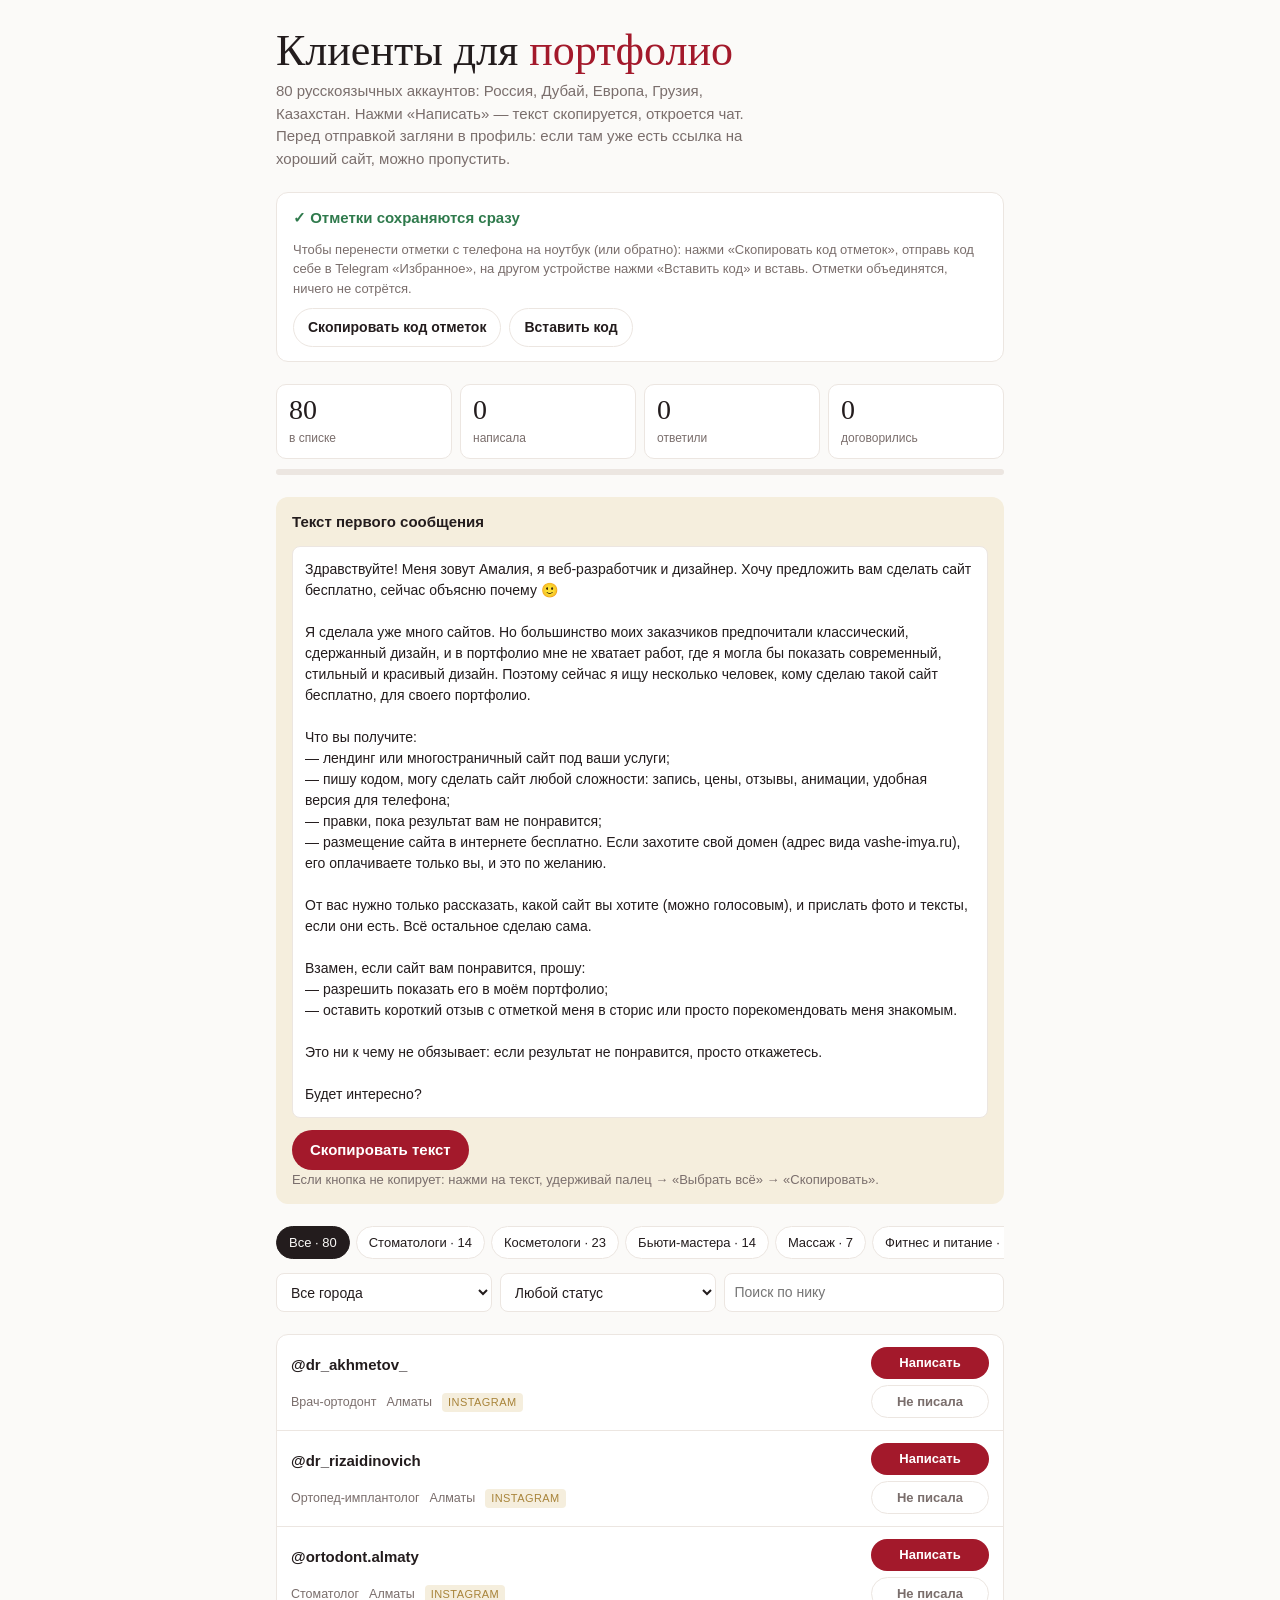
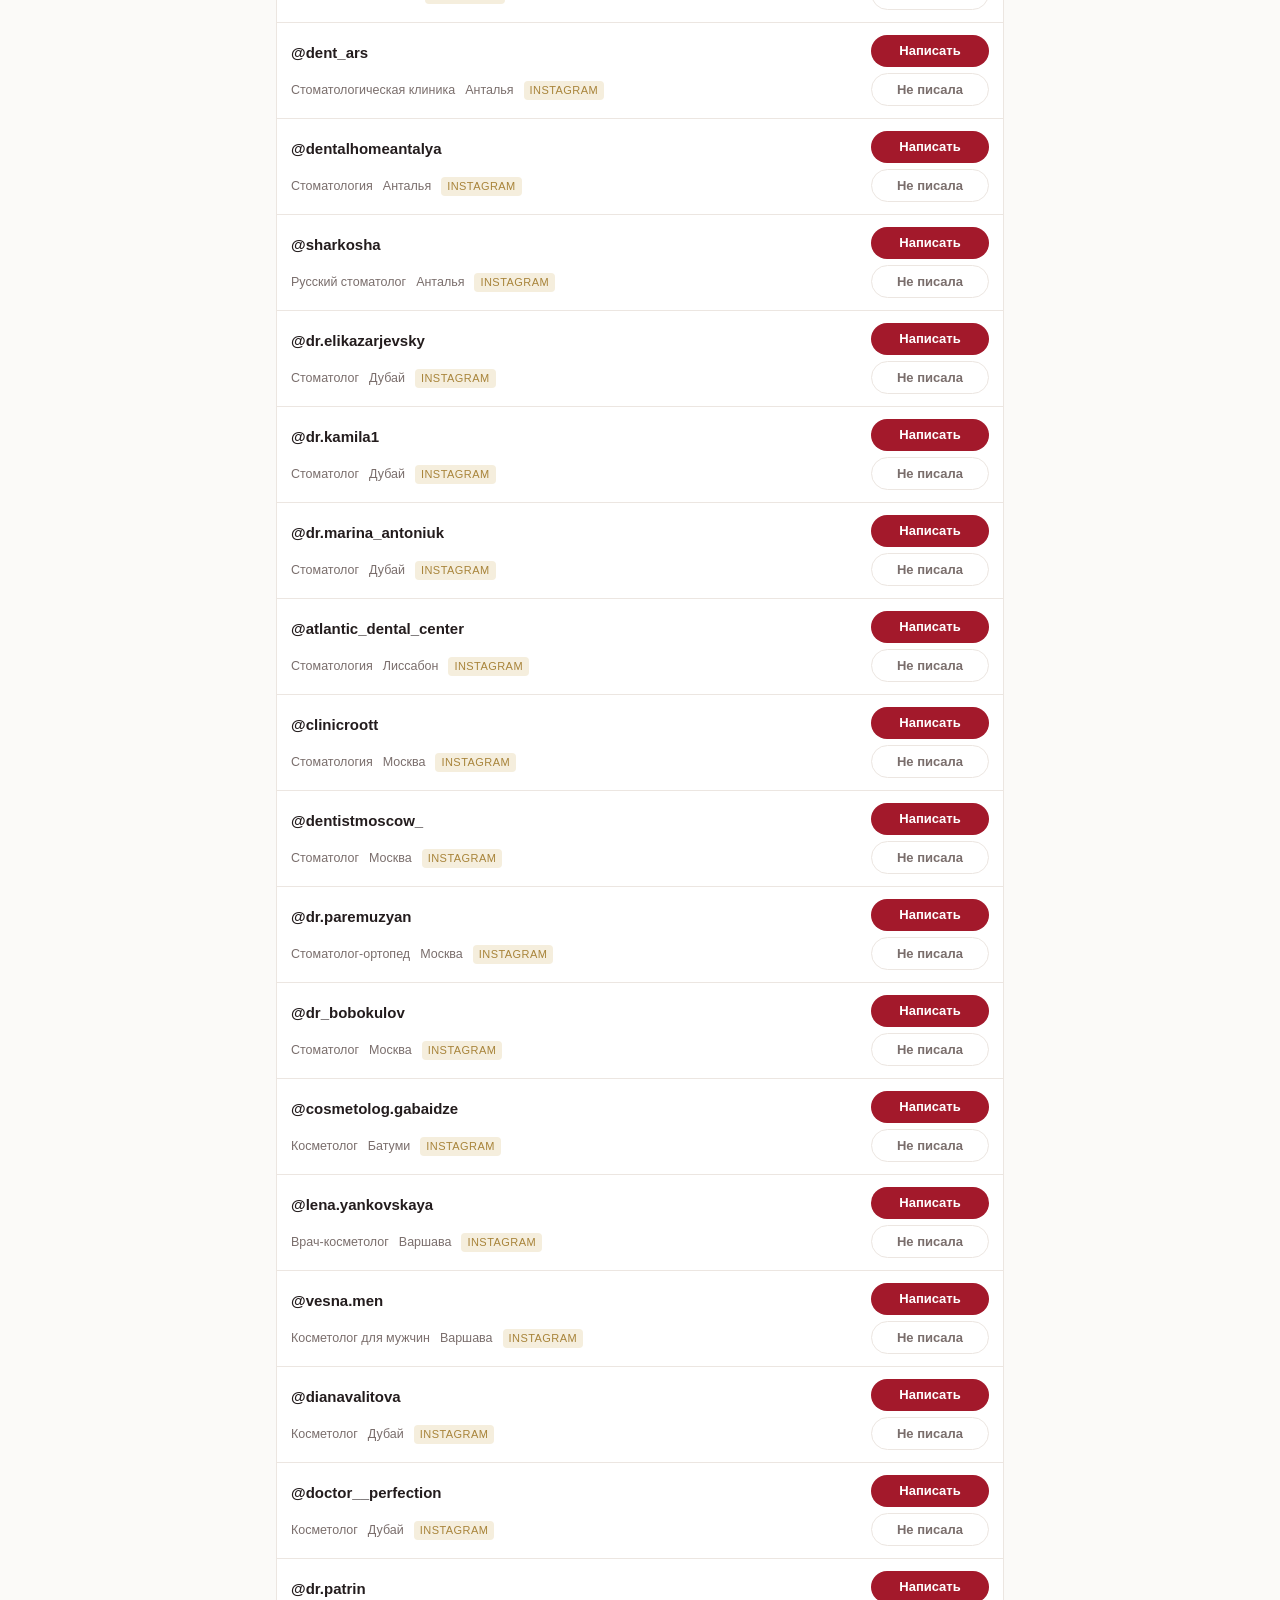
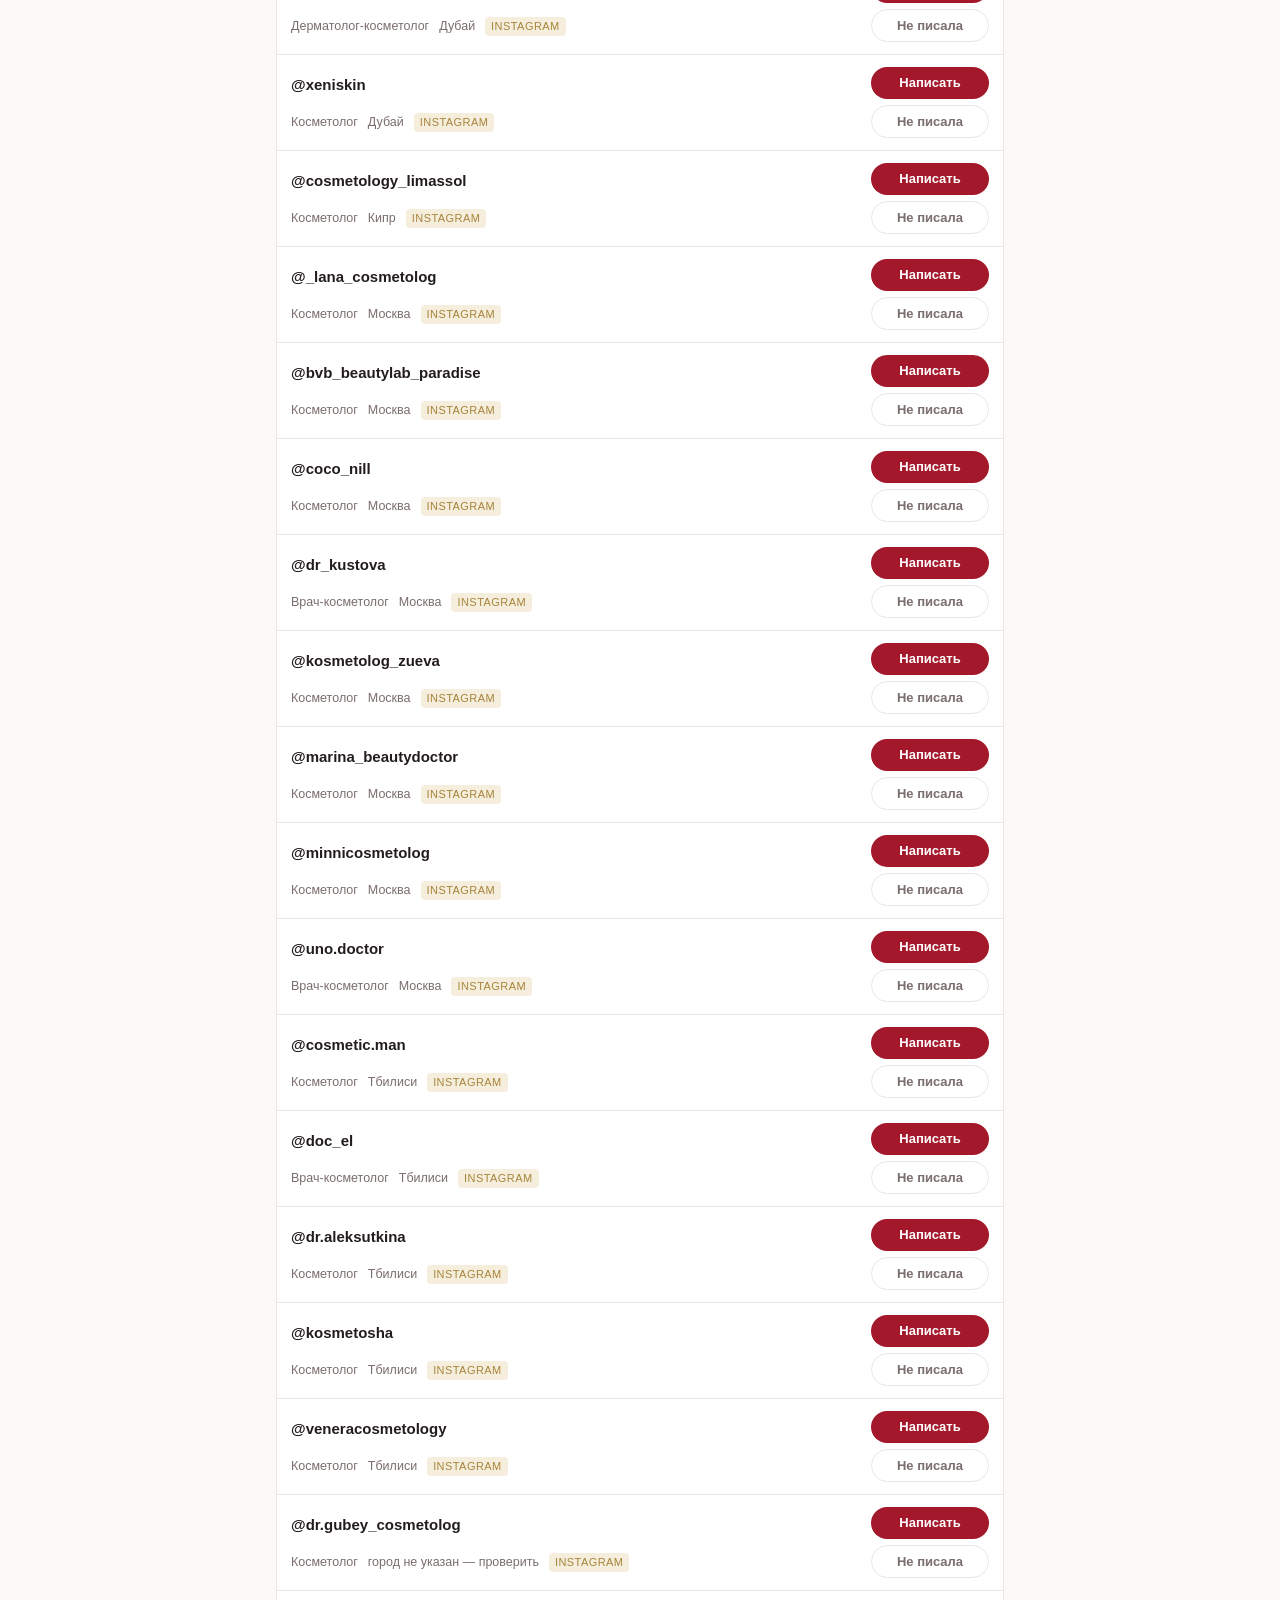
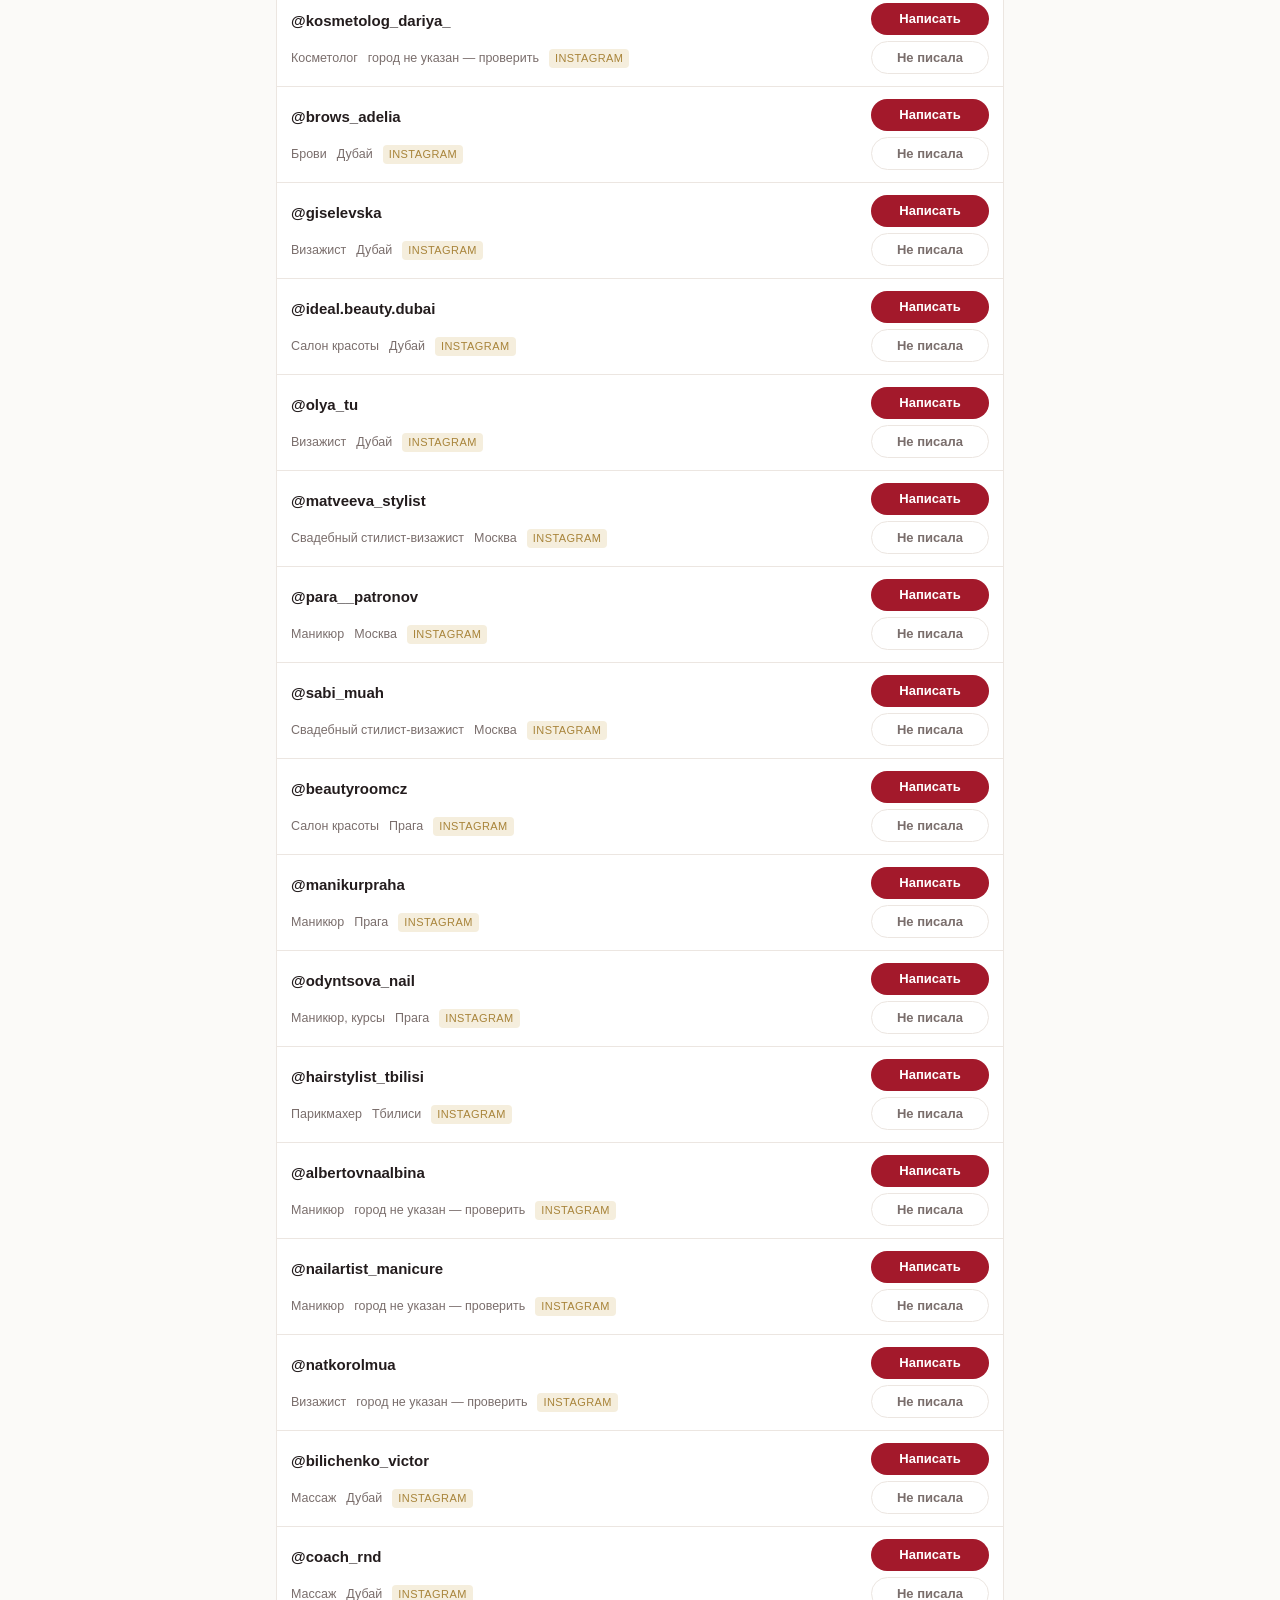
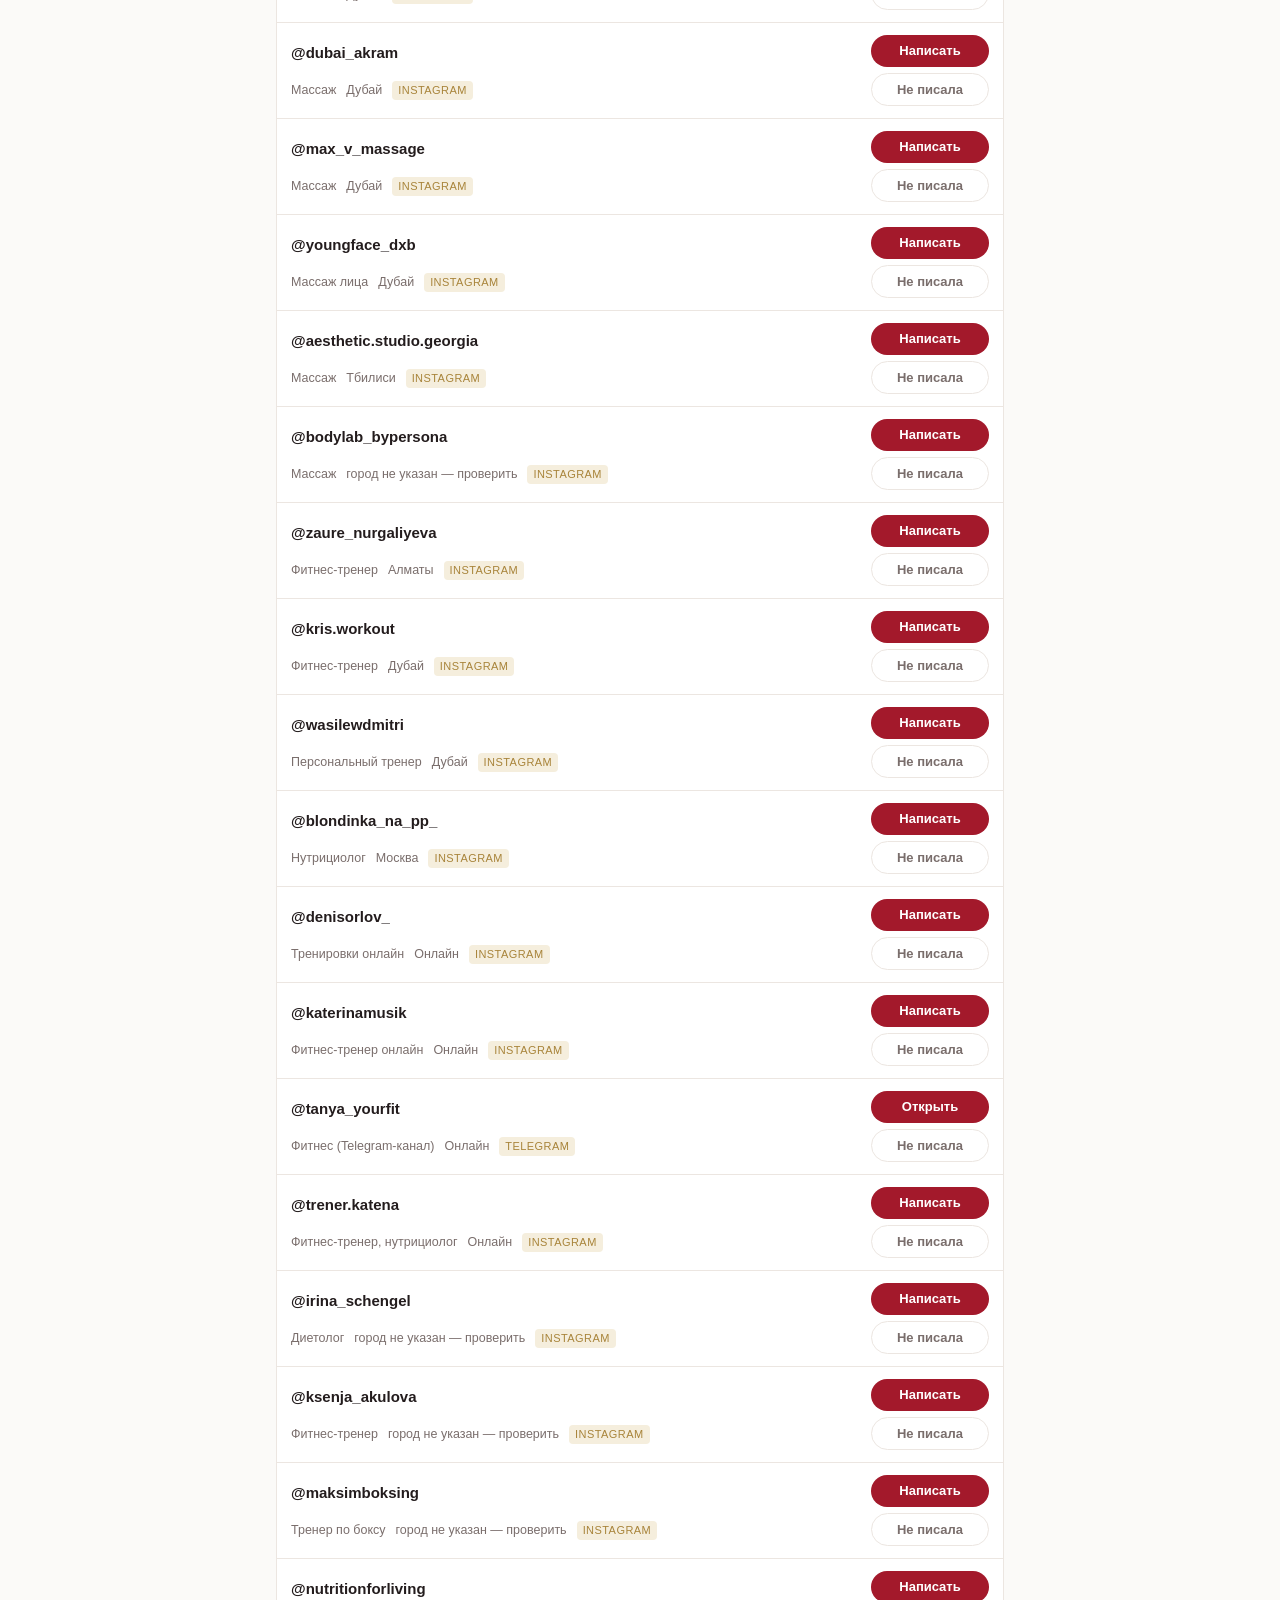
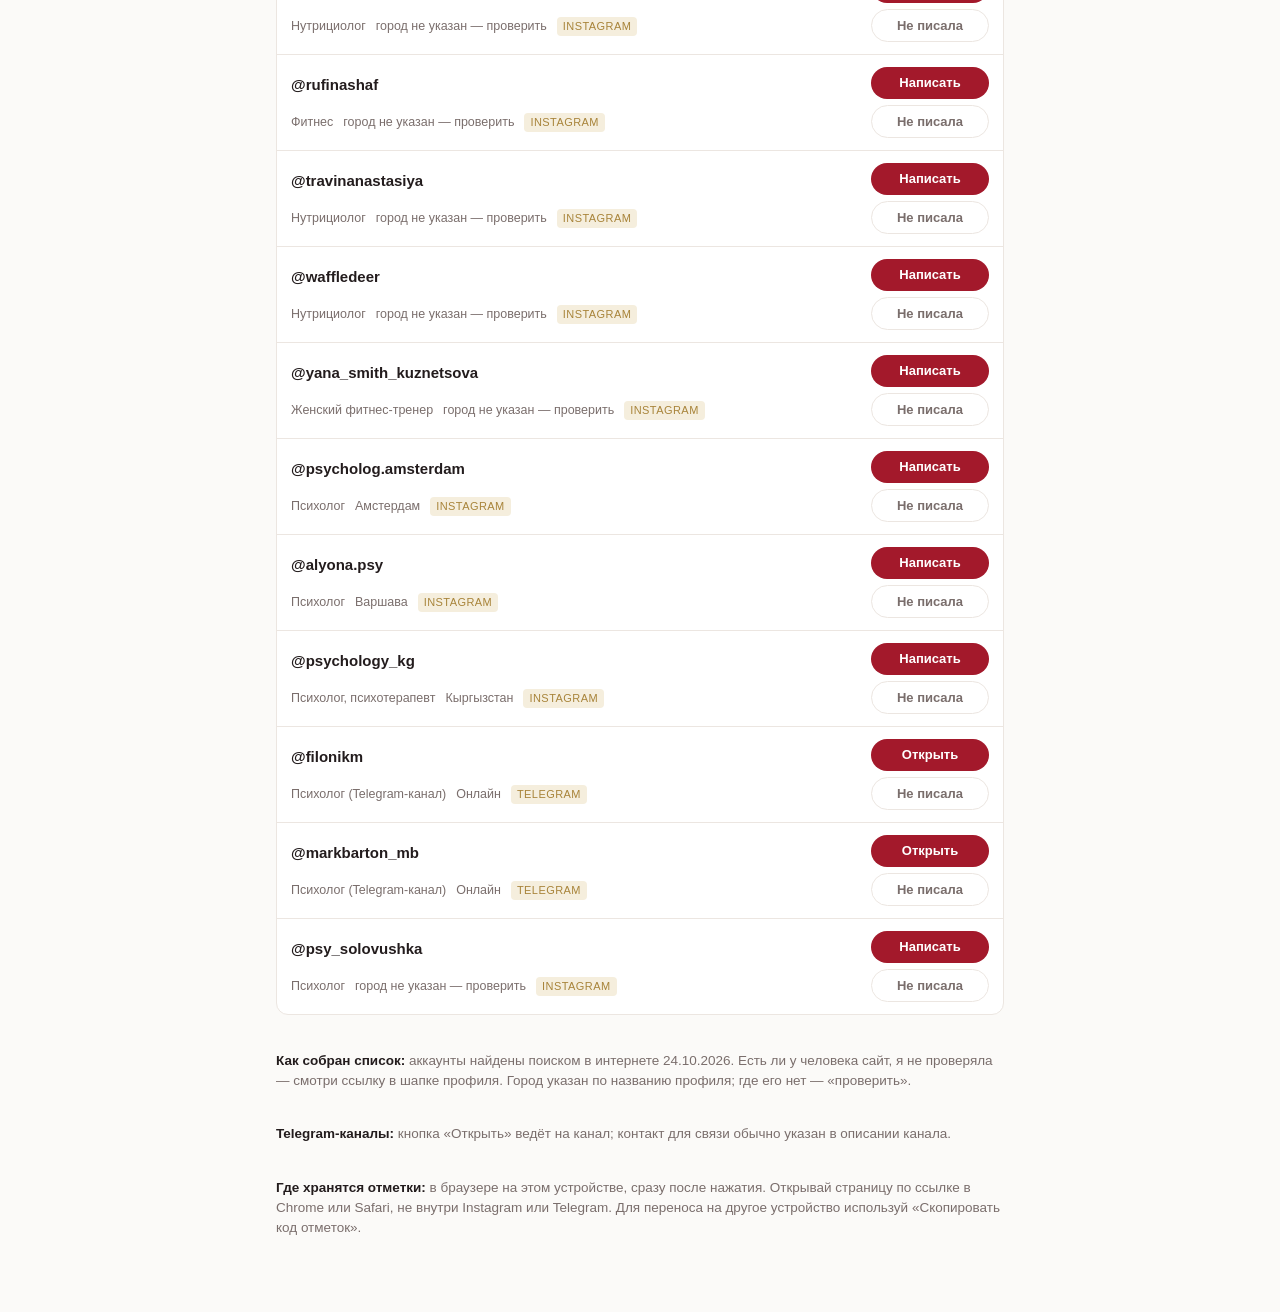
==== clients/index.html @ 84505ba1 "Добавлен список клиентов для портфолио Co-Authored-By: Claude Opus 5.5 <noreply@anthropic.com> Claud" ====
<!doctype html>
<html lang="ru">
<head>
<meta charset="utf-8">
<meta name="viewport" content="width=device-width, initial-scale=1, viewport-fit=cover">
<meta name="robots" content="noindex">
<title>Клиенты для портфолио</title>
<style>*{box-sizing:border-box}html{-webkit-text-size-adjust:100%}body{margin:0}[hidden]{display:none!important}
/* Layout: one narrow column — header with progress, the message to copy, filters, then the contact list */
:root{
  --bg:#fbfaf8; --surface:#ffffff; --line:#ece6e1; --fg:#231c1d; --muted:#7a6e6c;
  --red:#a3192b; --red-soft:#f8e8ea; --gold:#a8843a; --gold-soft:#f5eedd;
  --ok:#2f7a4c; --ok-soft:#e5f2ea; --blue:#2c5d93; --blue-soft:#e6eef8;
  --display:Georgia,"Times New Roman",serif; --body:-apple-system,BlinkMacSystemFont,"Segoe UI",Roboto,Arial,sans-serif;
}
@media (prefers-color-scheme: dark){:root:not([data-theme="light"]){
  --bg:#171213; --surface:#211a1b; --line:#3a2f30; --fg:#f2eceb; --muted:#ab9f9d;
  --red:#e2606f; --red-soft:#3b1f23; --gold:#d4b06a; --gold-soft:#352c1c;
  --ok:#6cc18d; --ok-soft:#1d3226; --blue:#7fadde; --blue-soft:#1d2a3a; color-scheme:dark}}
:root[data-theme="dark"]{
  --bg:#171213; --surface:#211a1b; --line:#3a2f30; --fg:#f2eceb; --muted:#ab9f9d;
  --red:#e2606f; --red-soft:#3b1f23; --gold:#d4b06a; --gold-soft:#352c1c;
  --ok:#6cc18d; --ok-soft:#1d3226; --blue:#7fadde; --blue-soft:#1d2a3a; color-scheme:dark}
body{background:var(--bg);color:var(--fg);font-family:var(--body);font-size:15px;line-height:1.5}
.wrap{max-width:760px;margin:0 auto;padding-block:28px 60px;padding-left:max(16px,env(safe-area-inset-left,0px));padding-right:max(16px,env(safe-area-inset-right,0px));display:flex;flex-direction:column;gap:22px}
h1{font-family:var(--display);font-weight:400;font-size:clamp(30px,7vw,44px);line-height:1.05;margin:0;text-wrap:balance}
h1 em{font-style:normal;color:var(--red)}
.lead{color:var(--muted);margin:6px 0 0;max-width:60ch}
.stats{display:grid;grid-template-columns:repeat(4,1fr);gap:8px}
.stat{background:var(--surface);border:1px solid var(--line);border-radius:10px;padding:10px 12px}
.stat b{display:block;font-family:var(--display);font-size:28px;font-weight:400;font-variant-numeric:tabular-nums;line-height:1.1}
.stat span{font-size:12px;color:var(--muted)}
.bar{height:6px;border-radius:3px;background:var(--line);overflow:hidden;margin-top:10px}
.bar i{display:block;height:100%;background:var(--red);width:0;transition:width .3s}
details.msg{background:var(--gold-soft);border-radius:12px;padding:14px 16px}
details.msg summary{cursor:pointer;font-weight:600;display:flex;justify-content:space-between;gap:12px;align-items:center;list-style:none}
details.msg summary::-webkit-details-marker{display:none}
details.msg summary::after{content:"Показать";font-weight:500;font-size:13px;color:var(--gold)}
details.msg[open] summary::after{content:"Скрыть"}
.msg pre{white-space:pre-wrap;font-family:var(--body);font-size:14px;margin:12px 0;background:var(--surface);padding:12px;border-radius:8px;border:1px solid var(--line)}
button{font:inherit;cursor:pointer}
.btn{background:var(--red);color:#fff;border:0;border-radius:999px;padding:9px 18px;font-weight:600}
:root .btn{color:var(--surface)}
.btn:focus-visible,.chip:focus-visible,.st:focus-visible,select:focus-visible,input:focus-visible{outline:2px solid var(--gold);outline-offset:2px}
.filters{display:flex;flex-direction:column;gap:10px}
.chips{display:flex;gap:6px;overflow-x:auto;padding-bottom:4px;scrollbar-width:none}
.chip{flex:none;border:1px solid var(--line);background:var(--surface);color:var(--fg);border-radius:999px;padding:6px 12px;font-size:13px;white-space:nowrap}
.chip[aria-pressed="true"]{background:var(--fg);color:var(--bg);border-color:var(--fg)}
.row2{display:grid;grid-template-columns:1fr 1fr 1.3fr;gap:8px}
select,input{font:inherit;font-size:14px;background:var(--surface);color:var(--fg);border:1px solid var(--line);border-radius:8px;padding:8px 10px;min-width:0;width:100%}
.list{display:flex;flex-direction:column;background:var(--surface);border:1px solid var(--line);border-radius:12px;overflow:hidden}
.item{display:grid;grid-template-columns:1fr auto;gap:4px 12px;padding:12px 14px;border-top:1px solid var(--line);align-items:center}
.item:first-child{border-top:0}
.item .h{font-weight:700;color:var(--fg);text-decoration:none;word-break:break-all}
.item .h:hover{color:var(--red)}
.meta{grid-column:1;display:flex;flex-wrap:wrap;gap:4px 10px;font-size:12.5px;color:var(--muted)}
.tag{font-size:11px;letter-spacing:.04em;text-transform:uppercase;border-radius:4px;padding:1px 6px}
.tag.p1{background:var(--red-soft);color:var(--red)}
.tag.src{background:var(--gold-soft);color:var(--gold)}
.acts{grid-row:1/span 2;grid-column:2;display:flex;flex-direction:column;gap:6px;align-items:stretch}
.dm{display:block;text-align:center;background:var(--red);color:var(--surface);border-radius:999px;padding:6px 12px;font-size:13px;font-weight:700;text-decoration:none;white-space:nowrap}
.dm:focus-visible{outline:2px solid var(--gold);outline-offset:2px}
.toast{position:fixed;left:50%;transform:translateX(-50%);bottom:calc(16px + env(safe-area-inset-bottom,0px));background:var(--fg);color:var(--bg);padding:10px 16px;border-radius:10px;font-size:14px;font-weight:600;max-width:calc(100% - 32px);text-align:center;z-index:20}
.st{border:1px solid var(--line);border-radius:999px;padding:6px 12px;font-size:13px;font-weight:600;background:var(--surface);color:var(--muted);white-space:nowrap;min-width:118px}
.st[data-s="1"]{background:var(--blue-soft);color:var(--blue);border-color:transparent}
.st[data-s="2"]{background:var(--gold-soft);color:var(--gold);border-color:transparent}
.st[data-s="3"]{background:var(--ok-soft);color:var(--ok);border-color:transparent}
.st[data-s="4"]{background:var(--line);color:var(--muted);border-color:transparent;text-decoration:line-through}
.empty{padding:24px;text-align:center;color:var(--muted)}
.notes{font-size:13.5px;color:var(--muted);display:flex;flex-direction:column;gap:6px}
.notes b{color:var(--fg)}
@media (max-width:520px){.stats{grid-template-columns:repeat(2,1fr)}.row2{grid-template-columns:1fr 1fr}.row2 input{grid-column:1/-1}.st{min-width:0}}
@media (prefers-reduced-motion:reduce){.bar i{transition:none}}

.msg pre{user-select:text;-webkit-user-select:text}
.hint{font-size:13px;color:var(--muted);margin:0}

.save{background:var(--surface);border:1px solid var(--line);border-radius:12px;padding:14px 16px;display:flex;flex-direction:column;gap:10px}
.save .ok{color:var(--ok);font-weight:600;margin:0}
.save .bad{color:var(--red);font-weight:600;margin:0}
.save .btns{display:flex;flex-wrap:wrap;gap:8px}
.btn2{background:var(--surface);color:var(--fg);border:1px solid var(--line);border-radius:999px;padding:8px 14px;font-weight:600;font-size:14px}
.btn2:focus-visible{outline:2px solid var(--gold);outline-offset:2px}
.save textarea{font:inherit;font-size:13px;width:100%;min-height:70px;background:var(--bg);color:var(--fg);border:1px solid var(--line);border-radius:8px;padding:8px;resize:vertical}
.when{color:var(--blue);font-weight:600}
</style>
</head>
<body>
<div class="wrap">
  <header>
    <h1>Клиенты для <em>портфолио</em></h1>
    <p class="lead">80 русскоязычных аккаунтов: Россия, Дубай, Европа, Грузия, Казахстан. Нажми «Написать» — текст скопируется, откроется чат. Перед отправкой загляни в профиль: если там уже есть ссылка на хороший сайт, можно пропустить.</p>
  </header>
  <section class="save" aria-label="Сохранение отметок">
    <p id="saveState" class="ok">✓ Отметки сохраняются сразу</p>
    <p class="hint">Чтобы перенести отметки с телефона на ноутбук (или обратно): нажми «Скопировать код отметок», отправь код себе в Telegram «Избранное», на другом устройстве нажми «Вставить код» и вставь. Отметки объединятся, ничего не сотрётся.</p>
    <div class="btns">
      <button type="button" class="btn2" id="expBtn">Скопировать код отметок</button>
      <button type="button" class="btn2" id="impBtn">Вставить код</button>
    </div>
    <div id="impBox" hidden>
      <textarea id="impText" placeholder="Вставь сюда код, начинается с PC1:"></textarea>
      <div class="btns"><button type="button" class="btn" id="impApply">Добавить отметки</button></div>
    </div>
    <textarea id="expText" readonly hidden></textarea>
  </section>
  <section aria-label="Прогресс">
    <div class="stats">
      <div class="stat"><b id="sAll">80</b><span>в списке</span></div>
      <div class="stat"><b id="sSent">0</b><span>написала</span></div>
      <div class="stat"><b id="sReply">0</b><span>ответили</span></div>
      <div class="stat"><b id="sDeal">0</b><span>договорились</span></div>
    </div>
    <div class="bar" aria-hidden="true"><i id="bar"></i></div>
  </section>
  <section class="msg" style="background:var(--gold-soft);border-radius:12px;padding:14px 16px">
    <b>Текст первого сообщения</b>
    <pre id="msgText">Здравствуйте! Меня зовут Амалия, я веб-разработчик и дизайнер. Хочу предложить вам сделать сайт бесплатно, сейчас объясню почему 🙂

Я сделала уже много сайтов. Но большинство моих заказчиков предпочитали классический, сдержанный дизайн, и в портфолио мне не хватает работ, где я могла бы показать современный, стильный и красивый дизайн. Поэтому сейчас я ищу несколько человек, кому сделаю такой сайт бесплатно, для своего портфолио.

Что вы получите:
— лендинг или многостраничный сайт под ваши услуги;
— пишу кодом, могу сделать сайт любой сложности: запись, цены, отзывы, анимации, удобная версия для телефона;
— правки, пока результат вам не понравится;
— размещение сайта в интернете бесплатно. Если захотите свой домен (адрес вида vashe-imya.ru), его оплачиваете только вы, и это по желанию.

От вас нужно только рассказать, какой сайт вы хотите (можно голосовым), и прислать фото и тексты, если они есть. Всё остальное сделаю сама.

Взамен, если сайт вам понравится, прошу:
— разрешить показать его в моём портфолио;
— оставить короткий отзыв с отметкой меня в сторис или просто порекомендовать меня знакомым.

Это ни к чему не обязывает: если результат не понравится, просто откажетесь.

Будет интересно?</pre>
    <button class="btn" id="copyBtn" type="button">Скопировать текст</button>
    <p class="hint">Если кнопка не копирует: нажми на текст, удерживай палец → «Выбрать всё» → «Скопировать».</p>
  </section>
  <section class="filters" aria-label="Фильтры">
    <div class="chips" id="chips" role="group" aria-label="Категория"></div>
    <div class="row2">
      <select id="city" aria-label="Город"></select>
      <select id="status" aria-label="Статус">
        <option value="all">Любой статус</option><option value="0">Не писала</option><option value="1">Написала</option><option value="2">Ответили</option><option value="3">Договорились</option><option value="4">Отказ / не найден</option>
      </select>
      <input id="q" type="search" placeholder="Поиск по нику" aria-label="Поиск по нику">
    </div>
  </section>
  <div class="list" id="list">
<div class="item" data-h="dr_akhmetov_" data-g="Стоматологи" data-city="Алматы">
<a class="h" href="https://www.instagram.com/dr_akhmetov_/">@dr_akhmetov_</a>
<div class="acts"><a class="dm" href="https://ig.me/m/dr_akhmetov_">Написать</a><button type="button" class="st" data-s="0">Не писала</button></div>
<div class="meta"><span>Врач-ортодонт</span><span>Алматы</span><span class="tag src">Instagram</span></div>
</div>
<div class="item" data-h="dr_rizaidinovich" data-g="Стоматологи" data-city="Алматы">
<a class="h" href="https://www.instagram.com/dr_rizaidinovich/">@dr_rizaidinovich</a>
<div class="acts"><a class="dm" href="https://ig.me/m/dr_rizaidinovich">Написать</a><button type="button" class="st" data-s="0">Не писала</button></div>
<div class="meta"><span>Ортопед-имплантолог</span><span>Алматы</span><span class="tag src">Instagram</span></div>
</div>
<div class="item" data-h="ortodont.almaty" data-g="Стоматологи" data-city="Алматы">
<a class="h" href="https://www.instagram.com/ortodont.almaty/">@ortodont.almaty</a>
<div class="acts"><a class="dm" href="https://ig.me/m/ortodont.almaty">Написать</a><button type="button" class="st" data-s="0">Не писала</button></div>
<div class="meta"><span>Стоматолог</span><span>Алматы</span><span class="tag src">Instagram</span></div>
</div>
<div class="item" data-h="dent_ars" data-g="Стоматологи" data-city="Анталья">
<a class="h" href="https://www.instagram.com/dent_ars/">@dent_ars</a>
<div class="acts"><a class="dm" href="https://ig.me/m/dent_ars">Написать</a><button type="button" class="st" data-s="0">Не писала</button></div>
<div class="meta"><span>Стоматологическая клиника</span><span>Анталья</span><span class="tag src">Instagram</span></div>
</div>
<div class="item" data-h="dentalhomeantalya" data-g="Стоматологи" data-city="Анталья">
<a class="h" href="https://www.instagram.com/dentalhomeantalya/">@dentalhomeantalya</a>
<div class="acts"><a class="dm" href="https://ig.me/m/dentalhomeantalya">Написать</a><button type="button" class="st" data-s="0">Не писала</button></div>
<div class="meta"><span>Стоматология</span><span>Анталья</span><span class="tag src">Instagram</span></div>
</div>
<div class="item" data-h="sharkosha" data-g="Стоматологи" data-city="Анталья">
<a class="h" href="https://www.instagram.com/sharkosha/">@sharkosha</a>
<div class="acts"><a class="dm" href="https://ig.me/m/sharkosha">Написать</a><button type="button" class="st" data-s="0">Не писала</button></div>
<div class="meta"><span>Русский стоматолог</span><span>Анталья</span><span class="tag src">Instagram</span></div>
</div>
<div class="item" data-h="dr.elikazarjevsky" data-g="Стоматологи" data-city="Дубай">
<a class="h" href="https://www.instagram.com/dr.elikazarjevsky/">@dr.elikazarjevsky</a>
<div class="acts"><a class="dm" href="https://ig.me/m/dr.elikazarjevsky">Написать</a><button type="button" class="st" data-s="0">Не писала</button></div>
<div class="meta"><span>Стоматолог</span><span>Дубай</span><span class="tag src">Instagram</span></div>
</div>
<div class="item" data-h="dr.kamila1" data-g="Стоматологи" data-city="Дубай">
<a class="h" href="https://www.instagram.com/dr.kamila1/">@dr.kamila1</a>
<div class="acts"><a class="dm" href="https://ig.me/m/dr.kamila1">Написать</a><button type="button" class="st" data-s="0">Не писала</button></div>
<div class="meta"><span>Стоматолог</span><span>Дубай</span><span class="tag src">Instagram</span></div>
</div>
<div class="item" data-h="dr.marina_antoniuk" data-g="Стоматологи" data-city="Дубай">
<a class="h" href="https://www.instagram.com/dr.marina_antoniuk/">@dr.marina_antoniuk</a>
<div class="acts"><a class="dm" href="https://ig.me/m/dr.marina_antoniuk">Написать</a><button type="button" class="st" data-s="0">Не писала</button></div>
<div class="meta"><span>Стоматолог</span><span>Дубай</span><span class="tag src">Instagram</span></div>
</div>
<div class="item" data-h="atlantic_dental_center" data-g="Стоматологи" data-city="Лиссабон">
<a class="h" href="https://www.instagram.com/atlantic_dental_center/">@atlantic_dental_center</a>
<div class="acts"><a class="dm" href="https://ig.me/m/atlantic_dental_center">Написать</a><button type="button" class="st" data-s="0">Не писала</button></div>
<div class="meta"><span>Стоматология</span><span>Лиссабон</span><span class="tag src">Instagram</span></div>
</div>
<div class="item" data-h="clinicroott" data-g="Стоматологи" data-city="Москва">
<a class="h" href="https://www.instagram.com/clinicroott/">@clinicroott</a>
<div class="acts"><a class="dm" href="https://ig.me/m/clinicroott">Написать</a><button type="button" class="st" data-s="0">Не писала</button></div>
<div class="meta"><span>Стоматология</span><span>Москва</span><span class="tag src">Instagram</span></div>
</div>
<div class="item" data-h="dentistmoscow_" data-g="Стоматологи" data-city="Москва">
<a class="h" href="https://www.instagram.com/dentistmoscow_/">@dentistmoscow_</a>
<div class="acts"><a class="dm" href="https://ig.me/m/dentistmoscow_">Написать</a><button type="button" class="st" data-s="0">Не писала</button></div>
<div class="meta"><span>Стоматолог</span><span>Москва</span><span class="tag src">Instagram</span></div>
</div>
<div class="item" data-h="dr.paremuzyan" data-g="Стоматологи" data-city="Москва">
<a class="h" href="https://www.instagram.com/dr.paremuzyan/">@dr.paremuzyan</a>
<div class="acts"><a class="dm" href="https://ig.me/m/dr.paremuzyan">Написать</a><button type="button" class="st" data-s="0">Не писала</button></div>
<div class="meta"><span>Стоматолог-ортопед</span><span>Москва</span><span class="tag src">Instagram</span></div>
</div>
<div class="item" data-h="dr_bobokulov" data-g="Стоматологи" data-city="Москва">
<a class="h" href="https://www.instagram.com/dr_bobokulov/">@dr_bobokulov</a>
<div class="acts"><a class="dm" href="https://ig.me/m/dr_bobokulov">Написать</a><button type="button" class="st" data-s="0">Не писала</button></div>
<div class="meta"><span>Стоматолог</span><span>Москва</span><span class="tag src">Instagram</span></div>
</div>
<div class="item" data-h="cosmetolog.gabaidze" data-g="Косметологи" data-city="Батуми">
<a class="h" href="https://www.instagram.com/cosmetolog.gabaidze/">@cosmetolog.gabaidze</a>
<div class="acts"><a class="dm" href="https://ig.me/m/cosmetolog.gabaidze">Написать</a><button type="button" class="st" data-s="0">Не писала</button></div>
<div class="meta"><span>Косметолог</span><span>Батуми</span><span class="tag src">Instagram</span></div>
</div>
<div class="item" data-h="lena.yankovskaya" data-g="Косметологи" data-city="Варшава">
<a class="h" href="https://www.instagram.com/lena.yankovskaya/">@lena.yankovskaya</a>
<div class="acts"><a class="dm" href="https://ig.me/m/lena.yankovskaya">Написать</a><button type="button" class="st" data-s="0">Не писала</button></div>
<div class="meta"><span>Врач-косметолог</span><span>Варшава</span><span class="tag src">Instagram</span></div>
</div>
<div class="item" data-h="vesna.men" data-g="Косметологи" data-city="Варшава">
<a class="h" href="https://www.instagram.com/vesna.men/">@vesna.men</a>
<div class="acts"><a class="dm" href="https://ig.me/m/vesna.men">Написать</a><button type="button" class="st" data-s="0">Не писала</button></div>
<div class="meta"><span>Косметолог для мужчин</span><span>Варшава</span><span class="tag src">Instagram</span></div>
</div>
<div class="item" data-h="dianavalitova" data-g="Косметологи" data-city="Дубай">
<a class="h" href="https://www.instagram.com/dianavalitova/">@dianavalitova</a>
<div class="acts"><a class="dm" href="https://ig.me/m/dianavalitova">Написать</a><button type="button" class="st" data-s="0">Не писала</button></div>
<div class="meta"><span>Косметолог</span><span>Дубай</span><span class="tag src">Instagram</span></div>
</div>
<div class="item" data-h="doctor__perfection" data-g="Косметологи" data-city="Дубай">
<a class="h" href="https://www.instagram.com/doctor__perfection/">@doctor__perfection</a>
<div class="acts"><a class="dm" href="https://ig.me/m/doctor__perfection">Написать</a><button type="button" class="st" data-s="0">Не писала</button></div>
<div class="meta"><span>Косметолог</span><span>Дубай</span><span class="tag src">Instagram</span></div>
</div>
<div class="item" data-h="dr.patrin" data-g="Косметологи" data-city="Дубай">
<a class="h" href="https://www.instagram.com/dr.patrin/">@dr.patrin</a>
<div class="acts"><a class="dm" href="https://ig.me/m/dr.patrin">Написать</a><button type="button" class="st" data-s="0">Не писала</button></div>
<div class="meta"><span>Дерматолог-косметолог</span><span>Дубай</span><span class="tag src">Instagram</span></div>
</div>
<div class="item" data-h="xeniskin" data-g="Косметологи" data-city="Дубай">
<a class="h" href="https://www.instagram.com/xeniskin/">@xeniskin</a>
<div class="acts"><a class="dm" href="https://ig.me/m/xeniskin">Написать</a><button type="button" class="st" data-s="0">Не писала</button></div>
<div class="meta"><span>Косметолог</span><span>Дубай</span><span class="tag src">Instagram</span></div>
</div>
<div class="item" data-h="cosmetology_limassol" data-g="Косметологи" data-city="Кипр">
<a class="h" href="https://www.instagram.com/cosmetology_limassol/">@cosmetology_limassol</a>
<div class="acts"><a class="dm" href="https://ig.me/m/cosmetology_limassol">Написать</a><button type="button" class="st" data-s="0">Не писала</button></div>
<div class="meta"><span>Косметолог</span><span>Кипр</span><span class="tag src">Instagram</span></div>
</div>
<div class="item" data-h="_lana_cosmetolog" data-g="Косметологи" data-city="Москва">
<a class="h" href="https://www.instagram.com/_lana_cosmetolog/">@_lana_cosmetolog</a>
<div class="acts"><a class="dm" href="https://ig.me/m/_lana_cosmetolog">Написать</a><button type="button" class="st" data-s="0">Не писала</button></div>
<div class="meta"><span>Косметолог</span><span>Москва</span><span class="tag src">Instagram</span></div>
</div>
<div class="item" data-h="bvb_beautylab_paradise" data-g="Косметологи" data-city="Москва">
<a class="h" href="https://www.instagram.com/bvb_beautylab_paradise/">@bvb_beautylab_paradise</a>
<div class="acts"><a class="dm" href="https://ig.me/m/bvb_beautylab_paradise">Написать</a><button type="button" class="st" data-s="0">Не писала</button></div>
<div class="meta"><span>Косметолог</span><span>Москва</span><span class="tag src">Instagram</span></div>
</div>
<div class="item" data-h="coco_nill" data-g="Косметологи" data-city="Москва">
<a class="h" href="https://www.instagram.com/coco_nill/">@coco_nill</a>
<div class="acts"><a class="dm" href="https://ig.me/m/coco_nill">Написать</a><button type="button" class="st" data-s="0">Не писала</button></div>
<div class="meta"><span>Косметолог</span><span>Москва</span><span class="tag src">Instagram</span></div>
</div>
<div class="item" data-h="dr_kustova" data-g="Косметологи" data-city="Москва">
<a class="h" href="https://www.instagram.com/dr_kustova/">@dr_kustova</a>
<div class="acts"><a class="dm" href="https://ig.me/m/dr_kustova">Написать</a><button type="button" class="st" data-s="0">Не писала</button></div>
<div class="meta"><span>Врач-косметолог</span><span>Москва</span><span class="tag src">Instagram</span></div>
</div>
<div class="item" data-h="kosmetolog_zueva" data-g="Косметологи" data-city="Москва">
<a class="h" href="https://www.instagram.com/kosmetolog_zueva/">@kosmetolog_zueva</a>
<div class="acts"><a class="dm" href="https://ig.me/m/kosmetolog_zueva">Написать</a><button type="button" class="st" data-s="0">Не писала</button></div>
<div class="meta"><span>Косметолог</span><span>Москва</span><span class="tag src">Instagram</span></div>
</div>
<div class="item" data-h="marina_beautydoctor" data-g="Косметологи" data-city="Москва">
<a class="h" href="https://www.instagram.com/marina_beautydoctor/">@marina_beautydoctor</a>
<div class="acts"><a class="dm" href="https://ig.me/m/marina_beautydoctor">Написать</a><button type="button" class="st" data-s="0">Не писала</button></div>
<div class="meta"><span>Косметолог</span><span>Москва</span><span class="tag src">Instagram</span></div>
</div>
<div class="item" data-h="minnicosmetolog" data-g="Косметологи" data-city="Москва">
<a class="h" href="https://www.instagram.com/minnicosmetolog/">@minnicosmetolog</a>
<div class="acts"><a class="dm" href="https://ig.me/m/minnicosmetolog">Написать</a><button type="button" class="st" data-s="0">Не писала</button></div>
<div class="meta"><span>Косметолог</span><span>Москва</span><span class="tag src">Instagram</span></div>
</div>
<div class="item" data-h="uno.doctor" data-g="Косметологи" data-city="Москва">
<a class="h" href="https://www.instagram.com/uno.doctor/">@uno.doctor</a>
<div class="acts"><a class="dm" href="https://ig.me/m/uno.doctor">Написать</a><button type="button" class="st" data-s="0">Не писала</button></div>
<div class="meta"><span>Врач-косметолог</span><span>Москва</span><span class="tag src">Instagram</span></div>
</div>
<div class="item" data-h="cosmetic.man" data-g="Косметологи" data-city="Тбилиси">
<a class="h" href="https://www.instagram.com/cosmetic.man/">@cosmetic.man</a>
<div class="acts"><a class="dm" href="https://ig.me/m/cosmetic.man">Написать</a><button type="button" class="st" data-s="0">Не писала</button></div>
<div class="meta"><span>Косметолог</span><span>Тбилиси</span><span class="tag src">Instagram</span></div>
</div>
<div class="item" data-h="doc_el" data-g="Косметологи" data-city="Тбилиси">
<a class="h" href="https://www.instagram.com/doc_el/">@doc_el</a>
<div class="acts"><a class="dm" href="https://ig.me/m/doc_el">Написать</a><button type="button" class="st" data-s="0">Не писала</button></div>
<div class="meta"><span>Врач-косметолог</span><span>Тбилиси</span><span class="tag src">Instagram</span></div>
</div>
<div class="item" data-h="dr.aleksutkina" data-g="Косметологи" data-city="Тбилиси">
<a class="h" href="https://www.instagram.com/dr.aleksutkina/">@dr.aleksutkina</a>
<div class="acts"><a class="dm" href="https://ig.me/m/dr.aleksutkina">Написать</a><button type="button" class="st" data-s="0">Не писала</button></div>
<div class="meta"><span>Косметолог</span><span>Тбилиси</span><span class="tag src">Instagram</span></div>
</div>
<div class="item" data-h="kosmetosha" data-g="Косметологи" data-city="Тбилиси">
<a class="h" href="https://www.instagram.com/kosmetosha/">@kosmetosha</a>
<div class="acts"><a class="dm" href="https://ig.me/m/kosmetosha">Написать</a><button type="button" class="st" data-s="0">Не писала</button></div>
<div class="meta"><span>Косметолог</span><span>Тбилиси</span><span class="tag src">Instagram</span></div>
</div>
<div class="item" data-h="veneracosmetology" data-g="Косметологи" data-city="Тбилиси">
<a class="h" href="https://www.instagram.com/veneracosmetology/">@veneracosmetology</a>
<div class="acts"><a class="dm" href="https://ig.me/m/veneracosmetology">Написать</a><button type="button" class="st" data-s="0">Не писала</button></div>
<div class="meta"><span>Косметолог</span><span>Тбилиси</span><span class="tag src">Instagram</span></div>
</div>
<div class="item" data-h="dr.gubey_cosmetolog" data-g="Косметологи" data-city="не указан">
<a class="h" href="https://www.instagram.com/dr.gubey_cosmetolog/">@dr.gubey_cosmetolog</a>
<div class="acts"><a class="dm" href="https://ig.me/m/dr.gubey_cosmetolog">Написать</a><button type="button" class="st" data-s="0">Не писала</button></div>
<div class="meta"><span>Косметолог</span><span>город не указан — проверить</span><span class="tag src">Instagram</span></div>
</div>
<div class="item" data-h="kosmetolog_dariya_" data-g="Косметологи" data-city="не указан">
<a class="h" href="https://www.instagram.com/kosmetolog_dariya_/">@kosmetolog_dariya_</a>
<div class="acts"><a class="dm" href="https://ig.me/m/kosmetolog_dariya_">Написать</a><button type="button" class="st" data-s="0">Не писала</button></div>
<div class="meta"><span>Косметолог</span><span>город не указан — проверить</span><span class="tag src">Instagram</span></div>
</div>
<div class="item" data-h="brows_adelia" data-g="Бьюти-мастера" data-city="Дубай">
<a class="h" href="https://www.instagram.com/brows_adelia/">@brows_adelia</a>
<div class="acts"><a class="dm" href="https://ig.me/m/brows_adelia">Написать</a><button type="button" class="st" data-s="0">Не писала</button></div>
<div class="meta"><span>Брови</span><span>Дубай</span><span class="tag src">Instagram</span></div>
</div>
<div class="item" data-h="giselevska" data-g="Бьюти-мастера" data-city="Дубай">
<a class="h" href="https://www.instagram.com/giselevska/">@giselevska</a>
<div class="acts"><a class="dm" href="https://ig.me/m/giselevska">Написать</a><button type="button" class="st" data-s="0">Не писала</button></div>
<div class="meta"><span>Визажист</span><span>Дубай</span><span class="tag src">Instagram</span></div>
</div>
<div class="item" data-h="ideal.beauty.dubai" data-g="Бьюти-мастера" data-city="Дубай">
<a class="h" href="https://www.instagram.com/ideal.beauty.dubai/">@ideal.beauty.dubai</a>
<div class="acts"><a class="dm" href="https://ig.me/m/ideal.beauty.dubai">Написать</a><button type="button" class="st" data-s="0">Не писала</button></div>
<div class="meta"><span>Салон красоты</span><span>Дубай</span><span class="tag src">Instagram</span></div>
</div>
<div class="item" data-h="olya_tu" data-g="Бьюти-мастера" data-city="Дубай">
<a class="h" href="https://www.instagram.com/olya_tu/">@olya_tu</a>
<div class="acts"><a class="dm" href="https://ig.me/m/olya_tu">Написать</a><button type="button" class="st" data-s="0">Не писала</button></div>
<div class="meta"><span>Визажист</span><span>Дубай</span><span class="tag src">Instagram</span></div>
</div>
<div class="item" data-h="matveeva_stylist" data-g="Бьюти-мастера" data-city="Москва">
<a class="h" href="https://www.instagram.com/matveeva_stylist/">@matveeva_stylist</a>
<div class="acts"><a class="dm" href="https://ig.me/m/matveeva_stylist">Написать</a><button type="button" class="st" data-s="0">Не писала</button></div>
<div class="meta"><span>Свадебный стилист-визажист</span><span>Москва</span><span class="tag src">Instagram</span></div>
</div>
<div class="item" data-h="para__patronov" data-g="Бьюти-мастера" data-city="Москва">
<a class="h" href="https://www.instagram.com/para__patronov/">@para__patronov</a>
<div class="acts"><a class="dm" href="https://ig.me/m/para__patronov">Написать</a><button type="button" class="st" data-s="0">Не писала</button></div>
<div class="meta"><span>Маникюр</span><span>Москва</span><span class="tag src">Instagram</span></div>
</div>
<div class="item" data-h="sabi_muah" data-g="Бьюти-мастера" data-city="Москва">
<a class="h" href="https://www.instagram.com/sabi_muah/">@sabi_muah</a>
<div class="acts"><a class="dm" href="https://ig.me/m/sabi_muah">Написать</a><button type="button" class="st" data-s="0">Не писала</button></div>
<div class="meta"><span>Свадебный стилист-визажист</span><span>Москва</span><span class="tag src">Instagram</span></div>
</div>
<div class="item" data-h="beautyroomcz" data-g="Бьюти-мастера" data-city="Прага">
<a class="h" href="https://www.instagram.com/beautyroomcz/">@beautyroomcz</a>
<div class="acts"><a class="dm" href="https://ig.me/m/beautyroomcz">Написать</a><button type="button" class="st" data-s="0">Не писала</button></div>
<div class="meta"><span>Салон красоты</span><span>Прага</span><span class="tag src">Instagram</span></div>
</div>
<div class="item" data-h="manikurpraha" data-g="Бьюти-мастера" data-city="Прага">
<a class="h" href="https://www.instagram.com/manikurpraha/">@manikurpraha</a>
<div class="acts"><a class="dm" href="https://ig.me/m/manikurpraha">Написать</a><button type="button" class="st" data-s="0">Не писала</button></div>
<div class="meta"><span>Маникюр</span><span>Прага</span><span class="tag src">Instagram</span></div>
</div>
<div class="item" data-h="odyntsova_nail" data-g="Бьюти-мастера" data-city="Прага">
<a class="h" href="https://www.instagram.com/odyntsova_nail/">@odyntsova_nail</a>
<div class="acts"><a class="dm" href="https://ig.me/m/odyntsova_nail">Написать</a><button type="button" class="st" data-s="0">Не писала</button></div>
<div class="meta"><span>Маникюр, курсы</span><span>Прага</span><span class="tag src">Instagram</span></div>
</div>
<div class="item" data-h="hairstylist_tbilisi" data-g="Бьюти-мастера" data-city="Тбилиси">
<a class="h" href="https://www.instagram.com/hairstylist_tbilisi/">@hairstylist_tbilisi</a>
<div class="acts"><a class="dm" href="https://ig.me/m/hairstylist_tbilisi">Написать</a><button type="button" class="st" data-s="0">Не писала</button></div>
<div class="meta"><span>Парикмахер</span><span>Тбилиси</span><span class="tag src">Instagram</span></div>
</div>
<div class="item" data-h="albertovnaalbina" data-g="Бьюти-мастера" data-city="не указан">
<a class="h" href="https://www.instagram.com/albertovnaalbina/">@albertovnaalbina</a>
<div class="acts"><a class="dm" href="https://ig.me/m/albertovnaalbina">Написать</a><button type="button" class="st" data-s="0">Не писала</button></div>
<div class="meta"><span>Маникюр</span><span>город не указан — проверить</span><span class="tag src">Instagram</span></div>
</div>
<div class="item" data-h="nailartist_manicure" data-g="Бьюти-мастера" data-city="не указан">
<a class="h" href="https://www.instagram.com/nailartist_manicure/">@nailartist_manicure</a>
<div class="acts"><a class="dm" href="https://ig.me/m/nailartist_manicure">Написать</a><button type="button" class="st" data-s="0">Не писала</button></div>
<div class="meta"><span>Маникюр</span><span>город не указан — проверить</span><span class="tag src">Instagram</span></div>
</div>
<div class="item" data-h="natkorolmua" data-g="Бьюти-мастера" data-city="не указан">
<a class="h" href="https://www.instagram.com/natkorolmua/">@natkorolmua</a>
<div class="acts"><a class="dm" href="https://ig.me/m/natkorolmua">Написать</a><button type="button" class="st" data-s="0">Не писала</button></div>
<div class="meta"><span>Визажист</span><span>город не указан — проверить</span><span class="tag src">Instagram</span></div>
</div>
<div class="item" data-h="bilichenko_victor" data-g="Массаж" data-city="Дубай">
<a class="h" href="https://www.instagram.com/bilichenko_victor/">@bilichenko_victor</a>
<div class="acts"><a class="dm" href="https://ig.me/m/bilichenko_victor">Написать</a><button type="button" class="st" data-s="0">Не писала</button></div>
<div class="meta"><span>Массаж</span><span>Дубай</span><span class="tag src">Instagram</span></div>
</div>
<div class="item" data-h="coach_rnd" data-g="Массаж" data-city="Дубай">
<a class="h" href="https://www.instagram.com/coach_rnd/">@coach_rnd</a>
<div class="acts"><a class="dm" href="https://ig.me/m/coach_rnd">Написать</a><button type="button" class="st" data-s="0">Не писала</button></div>
<div class="meta"><span>Массаж</span><span>Дубай</span><span class="tag src">Instagram</span></div>
</div>
<div class="item" data-h="dubai_akram" data-g="Массаж" data-city="Дубай">
<a class="h" href="https://www.instagram.com/dubai_akram/">@dubai_akram</a>
<div class="acts"><a class="dm" href="https://ig.me/m/dubai_akram">Написать</a><button type="button" class="st" data-s="0">Не писала</button></div>
<div class="meta"><span>Массаж</span><span>Дубай</span><span class="tag src">Instagram</span></div>
</div>
<div class="item" data-h="max_v_massage" data-g="Массаж" data-city="Дубай">
<a class="h" href="https://www.instagram.com/max_v_massage/">@max_v_massage</a>
<div class="acts"><a class="dm" href="https://ig.me/m/max_v_massage">Написать</a><button type="button" class="st" data-s="0">Не писала</button></div>
<div class="meta"><span>Массаж</span><span>Дубай</span><span class="tag src">Instagram</span></div>
</div>
<div class="item" data-h="youngface_dxb" data-g="Массаж" data-city="Дубай">
<a class="h" href="https://www.instagram.com/youngface_dxb/">@youngface_dxb</a>
<div class="acts"><a class="dm" href="https://ig.me/m/youngface_dxb">Написать</a><button type="button" class="st" data-s="0">Не писала</button></div>
<div class="meta"><span>Массаж лица</span><span>Дубай</span><span class="tag src">Instagram</span></div>
</div>
<div class="item" data-h="aesthetic.studio.georgia" data-g="Массаж" data-city="Тбилиси">
<a class="h" href="https://www.instagram.com/aesthetic.studio.georgia/">@aesthetic.studio.georgia</a>
<div class="acts"><a class="dm" href="https://ig.me/m/aesthetic.studio.georgia">Написать</a><button type="button" class="st" data-s="0">Не писала</button></div>
<div class="meta"><span>Массаж</span><span>Тбилиси</span><span class="tag src">Instagram</span></div>
</div>
<div class="item" data-h="bodylab_bypersona" data-g="Массаж" data-city="не указан">
<a class="h" href="https://www.instagram.com/bodylab_bypersona/">@bodylab_bypersona</a>
<div class="acts"><a class="dm" href="https://ig.me/m/bodylab_bypersona">Написать</a><button type="button" class="st" data-s="0">Не писала</button></div>
<div class="meta"><span>Массаж</span><span>город не указан — проверить</span><span class="tag src">Instagram</span></div>
</div>
<div class="item" data-h="zaure_nurgaliyeva" data-g="Фитнес и питание" data-city="Алматы">
<a class="h" href="https://www.instagram.com/zaure_nurgaliyeva/">@zaure_nurgaliyeva</a>
<div class="acts"><a class="dm" href="https://ig.me/m/zaure_nurgaliyeva">Написать</a><button type="button" class="st" data-s="0">Не писала</button></div>
<div class="meta"><span>Фитнес-тренер</span><span>Алматы</span><span class="tag src">Instagram</span></div>
</div>
<div class="item" data-h="kris.workout" data-g="Фитнес и питание" data-city="Дубай">
<a class="h" href="https://www.instagram.com/kris.workout/">@kris.workout</a>
<div class="acts"><a class="dm" href="https://ig.me/m/kris.workout">Написать</a><button type="button" class="st" data-s="0">Не писала</button></div>
<div class="meta"><span>Фитнес-тренер</span><span>Дубай</span><span class="tag src">Instagram</span></div>
</div>
<div class="item" data-h="wasilewdmitri" data-g="Фитнес и питание" data-city="Дубай">
<a class="h" href="https://www.instagram.com/wasilewdmitri/">@wasilewdmitri</a>
<div class="acts"><a class="dm" href="https://ig.me/m/wasilewdmitri">Написать</a><button type="button" class="st" data-s="0">Не писала</button></div>
<div class="meta"><span>Персональный тренер</span><span>Дубай</span><span class="tag src">Instagram</span></div>
</div>
<div class="item" data-h="blondinka_na_pp_" data-g="Фитнес и питание" data-city="Москва">
<a class="h" href="https://www.instagram.com/blondinka_na_pp_/">@blondinka_na_pp_</a>
<div class="acts"><a class="dm" href="https://ig.me/m/blondinka_na_pp_">Написать</a><button type="button" class="st" data-s="0">Не писала</button></div>
<div class="meta"><span>Нутрициолог</span><span>Москва</span><span class="tag src">Instagram</span></div>
</div>
<div class="item" data-h="denisorlov_" data-g="Фитнес и питание" data-city="Онлайн">
<a class="h" href="https://www.instagram.com/denisorlov_/">@denisorlov_</a>
<div class="acts"><a class="dm" href="https://ig.me/m/denisorlov_">Написать</a><button type="button" class="st" data-s="0">Не писала</button></div>
<div class="meta"><span>Тренировки онлайн</span><span>Онлайн</span><span class="tag src">Instagram</span></div>
</div>
<div class="item" data-h="katerinamusik" data-g="Фитнес и питание" data-city="Онлайн">
<a class="h" href="https://www.instagram.com/katerinamusik/">@katerinamusik</a>
<div class="acts"><a class="dm" href="https://ig.me/m/katerinamusik">Написать</a><button type="button" class="st" data-s="0">Не писала</button></div>
<div class="meta"><span>Фитнес-тренер онлайн</span><span>Онлайн</span><span class="tag src">Instagram</span></div>
</div>
<div class="item" data-h="tanya_yourfit" data-g="Фитнес и питание" data-city="Онлайн">
<a class="h" href="https://t.me/tanya_yourfit">@tanya_yourfit</a>
<div class="acts"><a class="dm" href="https://t.me/tanya_yourfit">Открыть</a><button type="button" class="st" data-s="0">Не писала</button></div>
<div class="meta"><span>Фитнес (Telegram-канал)</span><span>Онлайн</span><span class="tag src">Telegram</span></div>
</div>
<div class="item" data-h="trener.katena" data-g="Фитнес и питание" data-city="Онлайн">
<a class="h" href="https://www.instagram.com/trener.katena/">@trener.katena</a>
<div class="acts"><a class="dm" href="https://ig.me/m/trener.katena">Написать</a><button type="button" class="st" data-s="0">Не писала</button></div>
<div class="meta"><span>Фитнес-тренер, нутрициолог</span><span>Онлайн</span><span class="tag src">Instagram</span></div>
</div>
<div class="item" data-h="irina_schengel" data-g="Фитнес и питание" data-city="не указан">
<a class="h" href="https://www.instagram.com/irina_schengel/">@irina_schengel</a>
<div class="acts"><a class="dm" href="https://ig.me/m/irina_schengel">Написать</a><button type="button" class="st" data-s="0">Не писала</button></div>
<div class="meta"><span>Диетолог</span><span>город не указан — проверить</span><span class="tag src">Instagram</span></div>
</div>
<div class="item" data-h="ksenja_akulova" data-g="Фитнес и питание" data-city="не указан">
<a class="h" href="https://www.instagram.com/ksenja_akulova/">@ksenja_akulova</a>
<div class="acts"><a class="dm" href="https://ig.me/m/ksenja_akulova">Написать</a><button type="button" class="st" data-s="0">Не писала</button></div>
<div class="meta"><span>Фитнес-тренер</span><span>город не указан — проверить</span><span class="tag src">Instagram</span></div>
</div>
<div class="item" data-h="maksimboksing" data-g="Фитнес и питание" data-city="не указан">
<a class="h" href="https://www.instagram.com/maksimboksing/">@maksimboksing</a>
<div class="acts"><a class="dm" href="https://ig.me/m/maksimboksing">Написать</a><button type="button" class="st" data-s="0">Не писала</button></div>
<div class="meta"><span>Тренер по боксу</span><span>город не указан — проверить</span><span class="tag src">Instagram</span></div>
</div>
<div class="item" data-h="nutritionforliving" data-g="Фитнес и питание" data-city="не указан">
<a class="h" href="https://www.instagram.com/nutritionforliving/">@nutritionforliving</a>
<div class="acts"><a class="dm" href="https://ig.me/m/nutritionforliving">Написать</a><button type="button" class="st" data-s="0">Не писала</button></div>
<div class="meta"><span>Нутрициолог</span><span>город не указан — проверить</span><span class="tag src">Instagram</span></div>
</div>
<div class="item" data-h="rufinashaf" data-g="Фитнес и питание" data-city="не указан">
<a class="h" href="https://www.instagram.com/rufinashaf/">@rufinashaf</a>
<div class="acts"><a class="dm" href="https://ig.me/m/rufinashaf">Написать</a><button type="button" class="st" data-s="0">Не писала</button></div>
<div class="meta"><span>Фитнес</span><span>город не указан — проверить</span><span class="tag src">Instagram</span></div>
</div>
<div class="item" data-h="travinanastasiya" data-g="Фитнес и питание" data-city="не указан">
<a class="h" href="https://www.instagram.com/travinanastasiya/">@travinanastasiya</a>
<div class="acts"><a class="dm" href="https://ig.me/m/travinanastasiya">Написать</a><button type="button" class="st" data-s="0">Не писала</button></div>
<div class="meta"><span>Нутрициолог</span><span>город не указан — проверить</span><span class="tag src">Instagram</span></div>
</div>
<div class="item" data-h="waffledeer" data-g="Фитнес и питание" data-city="не указан">
<a class="h" href="https://www.instagram.com/waffledeer/">@waffledeer</a>
<div class="acts"><a class="dm" href="https://ig.me/m/waffledeer">Написать</a><button type="button" class="st" data-s="0">Не писала</button></div>
<div class="meta"><span>Нутрициолог</span><span>город не указан — проверить</span><span class="tag src">Instagram</span></div>
</div>
<div class="item" data-h="yana_smith_kuznetsova" data-g="Фитнес и питание" data-city="не указан">
<a class="h" href="https://www.instagram.com/yana_smith_kuznetsova/">@yana_smith_kuznetsova</a>
<div class="acts"><a class="dm" href="https://ig.me/m/yana_smith_kuznetsova">Написать</a><button type="button" class="st" data-s="0">Не писала</button></div>
<div class="meta"><span>Женский фитнес-тренер</span><span>город не указан — проверить</span><span class="tag src">Instagram</span></div>
</div>
<div class="item" data-h="psycholog.amsterdam" data-g="Психологи" data-city="Амстердам">
<a class="h" href="https://www.instagram.com/psycholog.amsterdam/">@psycholog.amsterdam</a>
<div class="acts"><a class="dm" href="https://ig.me/m/psycholog.amsterdam">Написать</a><button type="button" class="st" data-s="0">Не писала</button></div>
<div class="meta"><span>Психолог</span><span>Амстердам</span><span class="tag src">Instagram</span></div>
</div>
<div class="item" data-h="alyona.psy" data-g="Психологи" data-city="Варшава">
<a class="h" href="https://www.instagram.com/alyona.psy/">@alyona.psy</a>
<div class="acts"><a class="dm" href="https://ig.me/m/alyona.psy">Написать</a><button type="button" class="st" data-s="0">Не писала</button></div>
<div class="meta"><span>Психолог</span><span>Варшава</span><span class="tag src">Instagram</span></div>
</div>
<div class="item" data-h="psychology_kg" data-g="Психологи" data-city="Кыргызстан">
<a class="h" href="https://www.instagram.com/psychology_kg/">@psychology_kg</a>
<div class="acts"><a class="dm" href="https://ig.me/m/psychology_kg">Написать</a><button type="button" class="st" data-s="0">Не писала</button></div>
<div class="meta"><span>Психолог, психотерапевт</span><span>Кыргызстан</span><span class="tag src">Instagram</span></div>
</div>
<div class="item" data-h="filonikm" data-g="Психологи" data-city="Онлайн">
<a class="h" href="https://t.me/filonikm">@filonikm</a>
<div class="acts"><a class="dm" href="https://t.me/filonikm">Открыть</a><button type="button" class="st" data-s="0">Не писала</button></div>
<div class="meta"><span>Психолог (Telegram-канал)</span><span>Онлайн</span><span class="tag src">Telegram</span></div>
</div>
<div class="item" data-h="markbarton_mb" data-g="Психологи" data-city="Онлайн">
<a class="h" href="https://t.me/markbarton_mb">@markbarton_mb</a>
<div class="acts"><a class="dm" href="https://t.me/markbarton_mb">Открыть</a><button type="button" class="st" data-s="0">Не писала</button></div>
<div class="meta"><span>Психолог (Telegram-канал)</span><span>Онлайн</span><span class="tag src">Telegram</span></div>
</div>
<div class="item" data-h="psy_solovushka" data-g="Психологи" data-city="не указан">
<a class="h" href="https://www.instagram.com/psy_solovushka/">@psy_solovushka</a>
<div class="acts"><a class="dm" href="https://ig.me/m/psy_solovushka">Написать</a><button type="button" class="st" data-s="0">Не писала</button></div>
<div class="meta"><span>Психолог</span><span>город не указан — проверить</span><span class="tag src">Instagram</span></div>
</div>
    <div class="empty" id="empty" hidden>Под эти фильтры никого нет.</div>
  </div>
  <div class="toast" id="toast" hidden></div>
  <section class="notes">
    <p><b>Как собран список:</b> аккаунты найдены поиском в интернете 24.10.2026. Есть ли у человека сайт, я не проверяла — смотри ссылку в шапке профиля. Город указан по названию профиля; где его нет — «проверить».</p>
    <p><b>Telegram-каналы:</b> кнопка «Открыть» ведёт на канал; контакт для связи обычно указан в описании канала.</p>
    <p><b>Где хранятся отметки:</b> в браузере на этом устройстве, сразу после нажатия. Открывай страницу по ссылке в Chrome или Safari, не внутри Instagram или Telegram. Для переноса на другое устройство используй «Скопировать код отметок».</p>
  </section>
</div>
<script>
(function(){
var MSG = document.getElementById("msgText").textContent;
var LABELS = ["Не писала","Написала","Ответили","Договорились","Отказ / не найден"];
var KEY = "portfolio-clients-status-v1", st = {}, canSave = true;
// st[h] = {s: статус, t: время отметки (мс)}; старый формат (число) переводится
try { var raw = JSON.parse(localStorage.getItem(KEY) || "{}") || {};
  Object.keys(raw).forEach(function(h){ var v=raw[h]; st[h] = (typeof v==="number") ? {s:v,t:0} : v; });
} catch(e) { st = {}; }
try { localStorage.setItem("wp-test","1"); localStorage.removeItem("wp-test"); } catch(e) { canSave = false; }
try { if (navigator.storage && navigator.storage.persist) navigator.storage.persist(); } catch(e) {}
var stateEl=document.getElementById("saveState");
if(!canSave){ stateEl.className="bad"; stateEl.textContent="⚠ Здесь отметки НЕ сохранятся. Открой эту ссылку в Chrome или Safari."; }
function save(){ try { localStorage.setItem(KEY, JSON.stringify(st)); stateEl.className="ok"; stateEl.textContent="✓ Сохранено "+new Date().toLocaleTimeString("ru",{hour:"2-digit",minute:"2-digit"}); }
  catch(e){ stateEl.className="bad"; stateEl.textContent="⚠ Не удалось сохранить. Открой ссылку в Chrome или Safari."; } }
function sOf(h){ return st[h] ? st[h].s : 0; }
function setS(h,v){ if(!v) delete st[h]; else st[h]={s:v,t:Date.now()}; save(); }
var tt; function toast(t){ var el=document.getElementById("toast"); el.textContent=t; el.hidden=false; clearTimeout(tt); tt=setTimeout(function(){el.hidden=true;},3500); }
function selectEl(el){ try { if(el.select){ el.focus(); el.select(); return; } var r=document.createRange(); r.selectNodeContents(el); var s=window.getSelection(); s.removeAllRanges(); s.addRange(r); } catch(e) {} }
function copyText(text, el, ok){ try { navigator.clipboard.writeText(text).then(ok, function(){ selectEl(el); toast("Текст выделен — нажми «Скопировать»"); }); } catch(e) { selectEl(el); toast("Текст выделен — нажми «Скопировать»"); } }
var msgEl=document.getElementById("msgText");
var copyBtn=document.getElementById("copyBtn");
copyBtn.addEventListener("click", function(){ copyText(MSG,msgEl,function(){ copyBtn.textContent="Скопировано"; setTimeout(function(){copyBtn.textContent="Скопировать текст";},1800); }); });
var items=[].slice.call(document.querySelectorAll(".item"));
function fmt(t){ if(!t) return ""; var d=new Date(t); return d.toLocaleDateString("ru",{day:"2-digit",month:"2-digit"})+" "+d.toLocaleTimeString("ru",{hour:"2-digit",minute:"2-digit"}); }
function paint(it){ var h=it.getAttribute("data-h"), s=sOf(h), b=it.querySelector(".st"); b.setAttribute("data-s",s); b.textContent=LABELS[s];
  var w=it.querySelector(".when"); if(!w){ w=document.createElement("span"); w.className="when"; it.querySelector(".meta").appendChild(w); }
  var t=st[h]&&st[h].t; w.textContent = s && t ? LABELS[s].toLowerCase()+": "+fmt(t) : ""; w.hidden = !(s && t); }
function stats(){ var v=items.map(function(it){return sOf(it.getAttribute("data-h"));});
  function c(f){return v.filter(f).length;}
  document.getElementById("sSent").textContent=c(function(x){return x>=1&&x<=3;});
  document.getElementById("sReply").textContent=c(function(x){return x===2||x===3;});
  document.getElementById("sDeal").textContent=c(function(x){return x===3;});
  document.getElementById("bar").style.width=(c(function(x){return x>=1;})/items.length*100)+"%"; }
items.forEach(function(it){
  var h=it.getAttribute("data-h");
  it.querySelector(".st").addEventListener("click", function(){ setS(h,(sOf(h)+1)%LABELS.length); paint(it); stats(); });
  it.querySelector(".dm").addEventListener("click", function(){ if(!sOf(h)){ setS(h,1); paint(it); stats(); } copyText(MSG,msgEl,function(){ toast("Отмечено «Написала». Текст скопирован — вставь в чат"); }); });
  paint(it);
});
// перенос отметок между устройствами
function enc(o){ return "PC1:"+btoa(unescape(encodeURIComponent(JSON.stringify(o)))); }
function dec(t){ t=t.trim(); var i=t.indexOf("PC1:"); if(i<0) throw 0; return JSON.parse(decodeURIComponent(escape(atob(t.slice(i+4).replace(/\s/g,""))))); }
var expText=document.getElementById("expText");
document.getElementById("expBtn").addEventListener("click", function(){
  var n=Object.keys(st).length; if(!n){ toast("Пока нет отметок"); return; }
  var code=enc(st); expText.value=code; expText.hidden=false;
  copyText(code, expText, function(){ toast("Код скопирован ("+n+" отметок). Отправь его себе в Telegram"); }); });
document.getElementById("impBtn").addEventListener("click", function(){ var b=document.getElementById("impBox"); b.hidden=!b.hidden; if(!b.hidden) document.getElementById("impText").focus(); });
document.getElementById("impApply").addEventListener("click", function(){
  var o; try { o=dec(document.getElementById("impText").value); } catch(e){ toast("Код не распознан. Скопируй его целиком"); return; }
  var added=0;
  Object.keys(o).forEach(function(h){ var v=o[h]; if(typeof v==="number") v={s:v,t:0}; if(!v||!v.s) return; var cur=st[h];
    if(!cur || (v.t||0) > (cur.t||0)){ st[h]={s:v.s,t:v.t||0}; added++; } });
  save(); items.forEach(paint); stats(); filter();
  document.getElementById("impText").value=""; document.getElementById("impBox").hidden=true;
  toast("Готово: обновлено отметок — "+added); });
var cityKey=function(c){ return c==="не указан"?"Другое":c; };
var g="Все", groups=["Все"]; items.forEach(function(it){ var x=it.getAttribute("data-g"); if(groups.indexOf(x)<0) groups.push(x); });
var chips=document.getElementById("chips");
groups.forEach(function(name,i){ var b=document.createElement("button"); b.type="button"; b.className="chip"; b.id="chip-"+i;
  var n= name==="Все"?items.length:items.filter(function(it){return it.getAttribute("data-g")===name;}).length;
  b.textContent=name+" · "+n; b.setAttribute("aria-pressed", name===g);
  b.addEventListener("click", function(){ g=name; [].forEach.call(chips.children,function(c){c.setAttribute("aria-pressed", c===b);}); filter(); });
  chips.appendChild(b); });
var cities=[]; items.forEach(function(it){ var k=cityKey(it.getAttribute("data-city")); if(cities.indexOf(k)<0) cities.push(k); });
cities.sort(function(a,b){ return a==="Другое"?1:b==="Другое"?-1:a.localeCompare(b,"ru"); }); cities.unshift("Все города");
var citySel=document.getElementById("city"); cities.forEach(function(c){ var o=document.createElement("option"); o.value=c; o.textContent=c; citySel.appendChild(o); });
function filter(){ var city=citySel.value, sf=document.getElementById("status").value, q=document.getElementById("q").value.trim().toLowerCase().replace("@",""), n=0;
  items.forEach(function(it){ var h=it.getAttribute("data-h"); var show=(g==="Все"||it.getAttribute("data-g")===g)&&(city==="Все города"||cityKey(it.getAttribute("data-city"))===city)&&(sf==="all"||String(sOf(h))===sf)&&(!q||h.toLowerCase().indexOf(q)>=0); it.hidden=!show; if(show) n++; });
  document.getElementById("empty").hidden = n>0; }
citySel.addEventListener("change",filter); document.getElementById("status").addEventListener("change",filter); document.getElementById("q").addEventListener("input",filter);
// при возврате из Instagram — перечитать и обновить экран
document.addEventListener("visibilitychange", function(){ if(!document.hidden){ items.forEach(paint); stats(); } });
stats();
})();
</script>
</body>
</html>
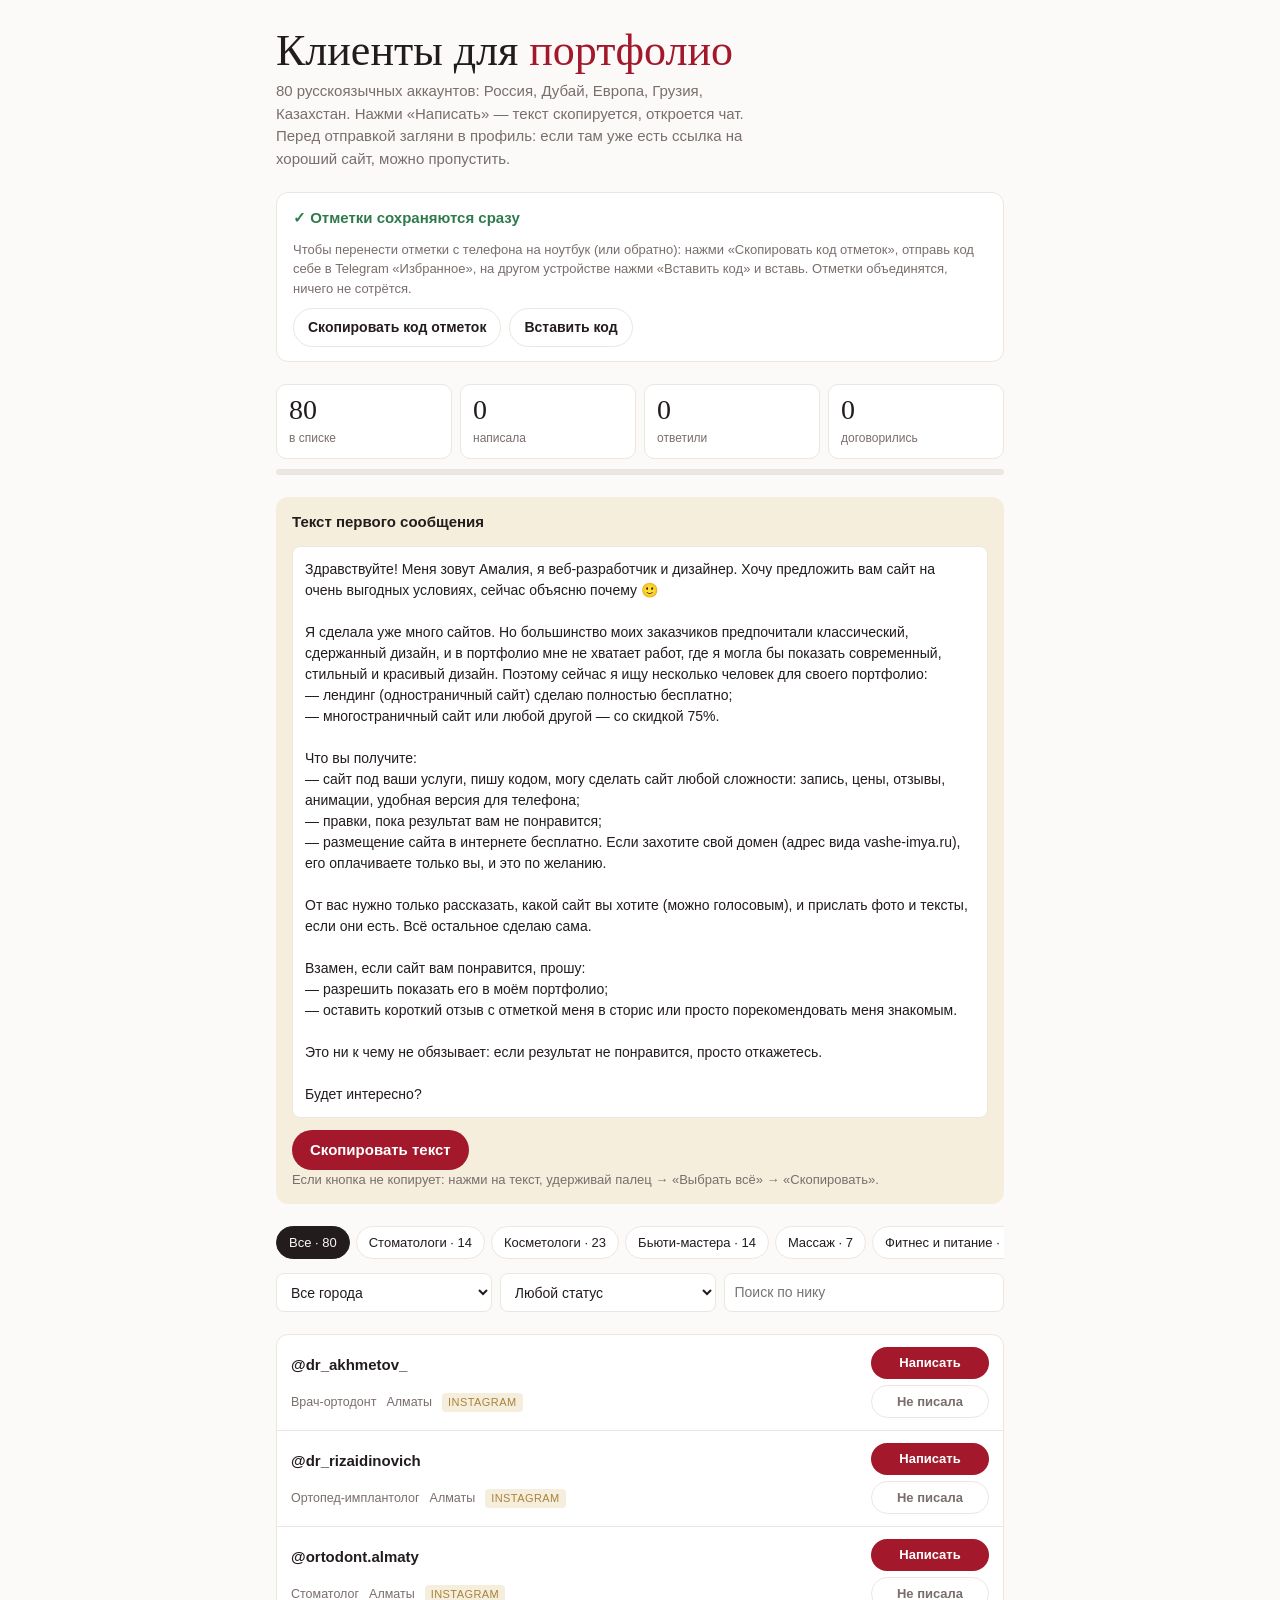
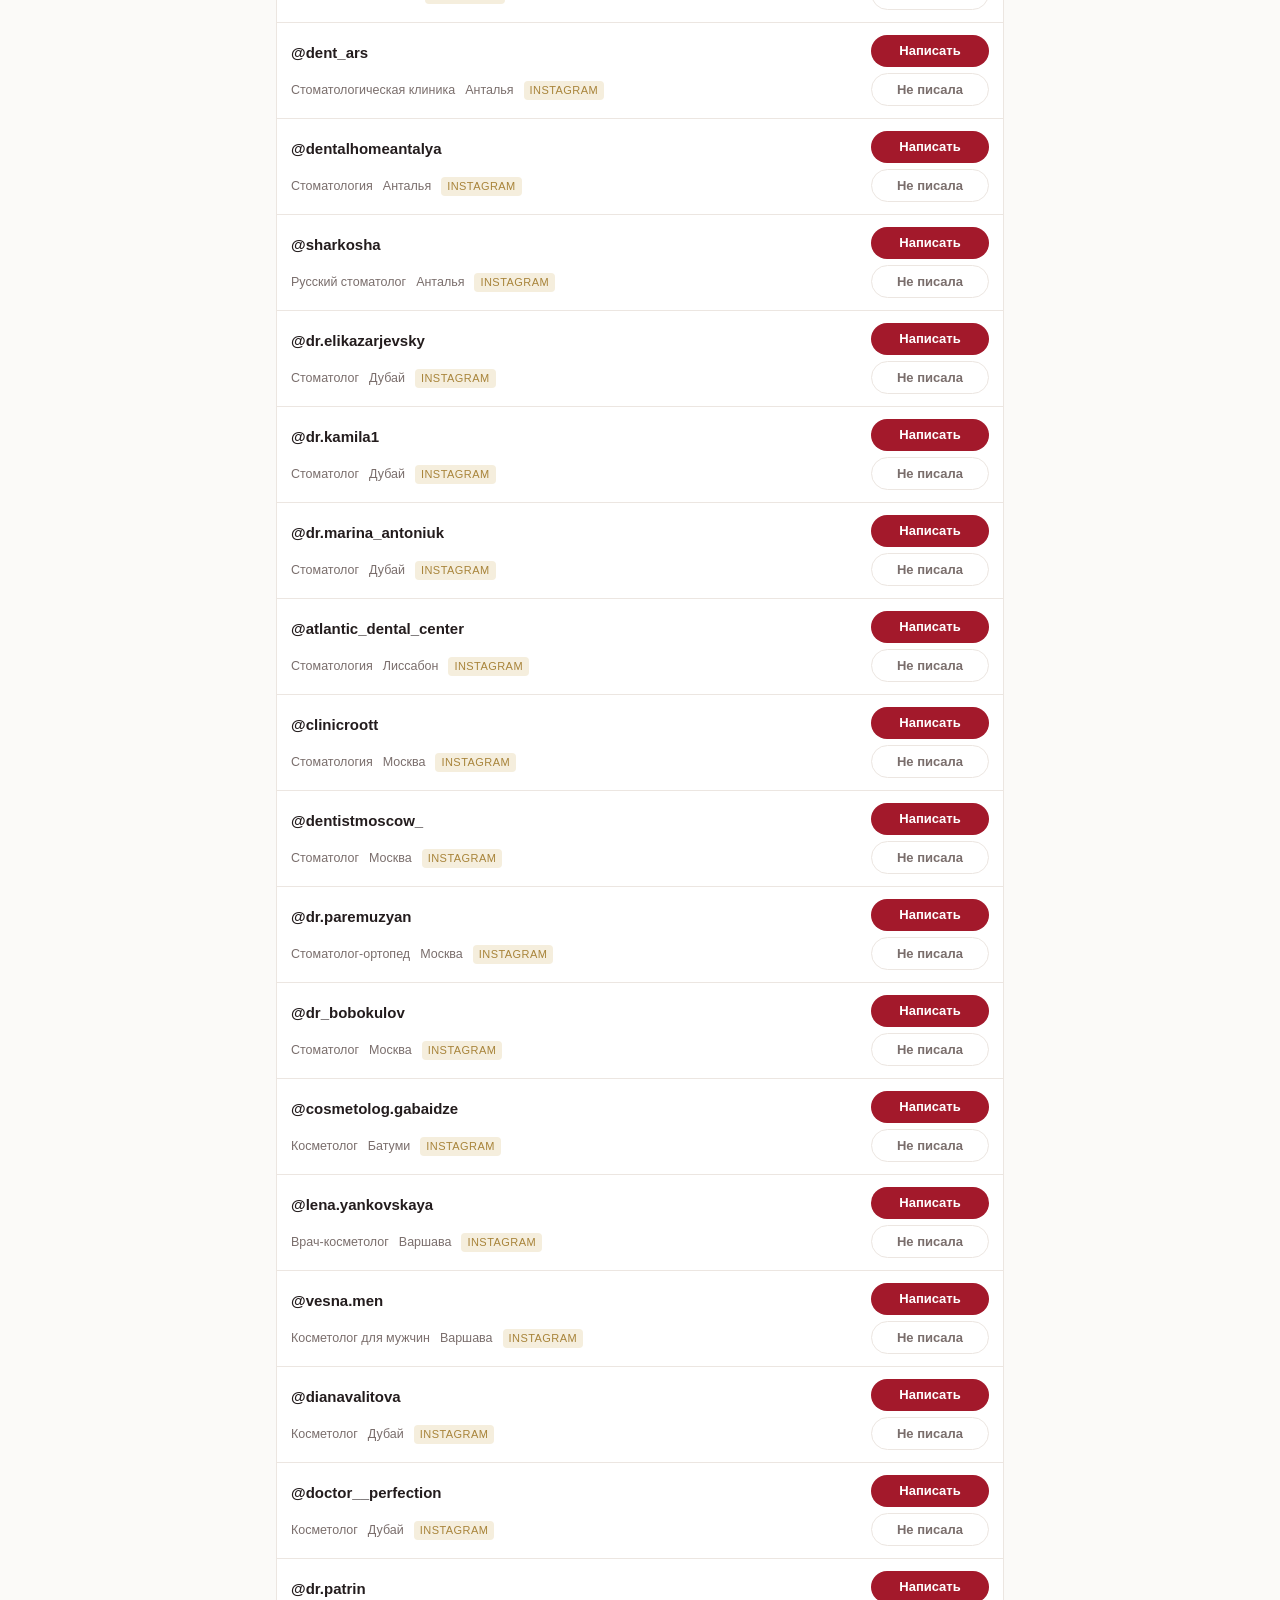
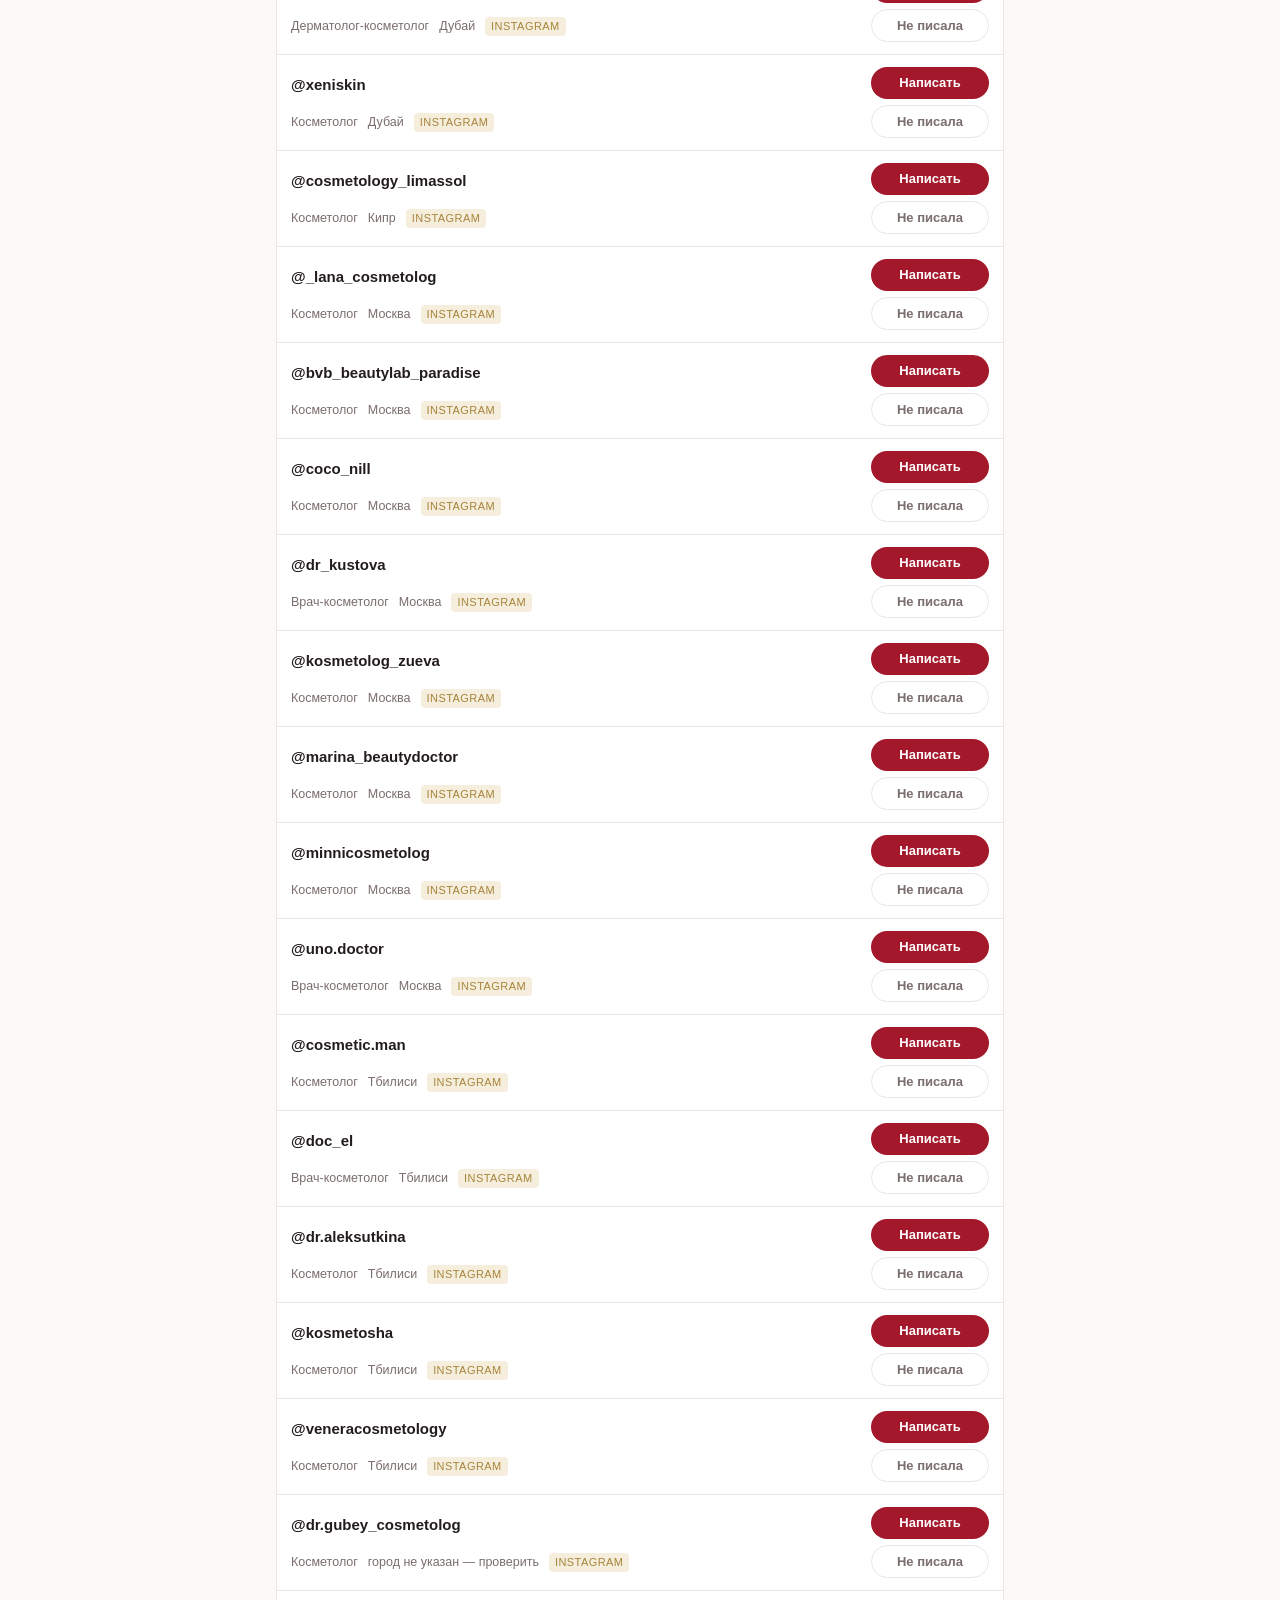
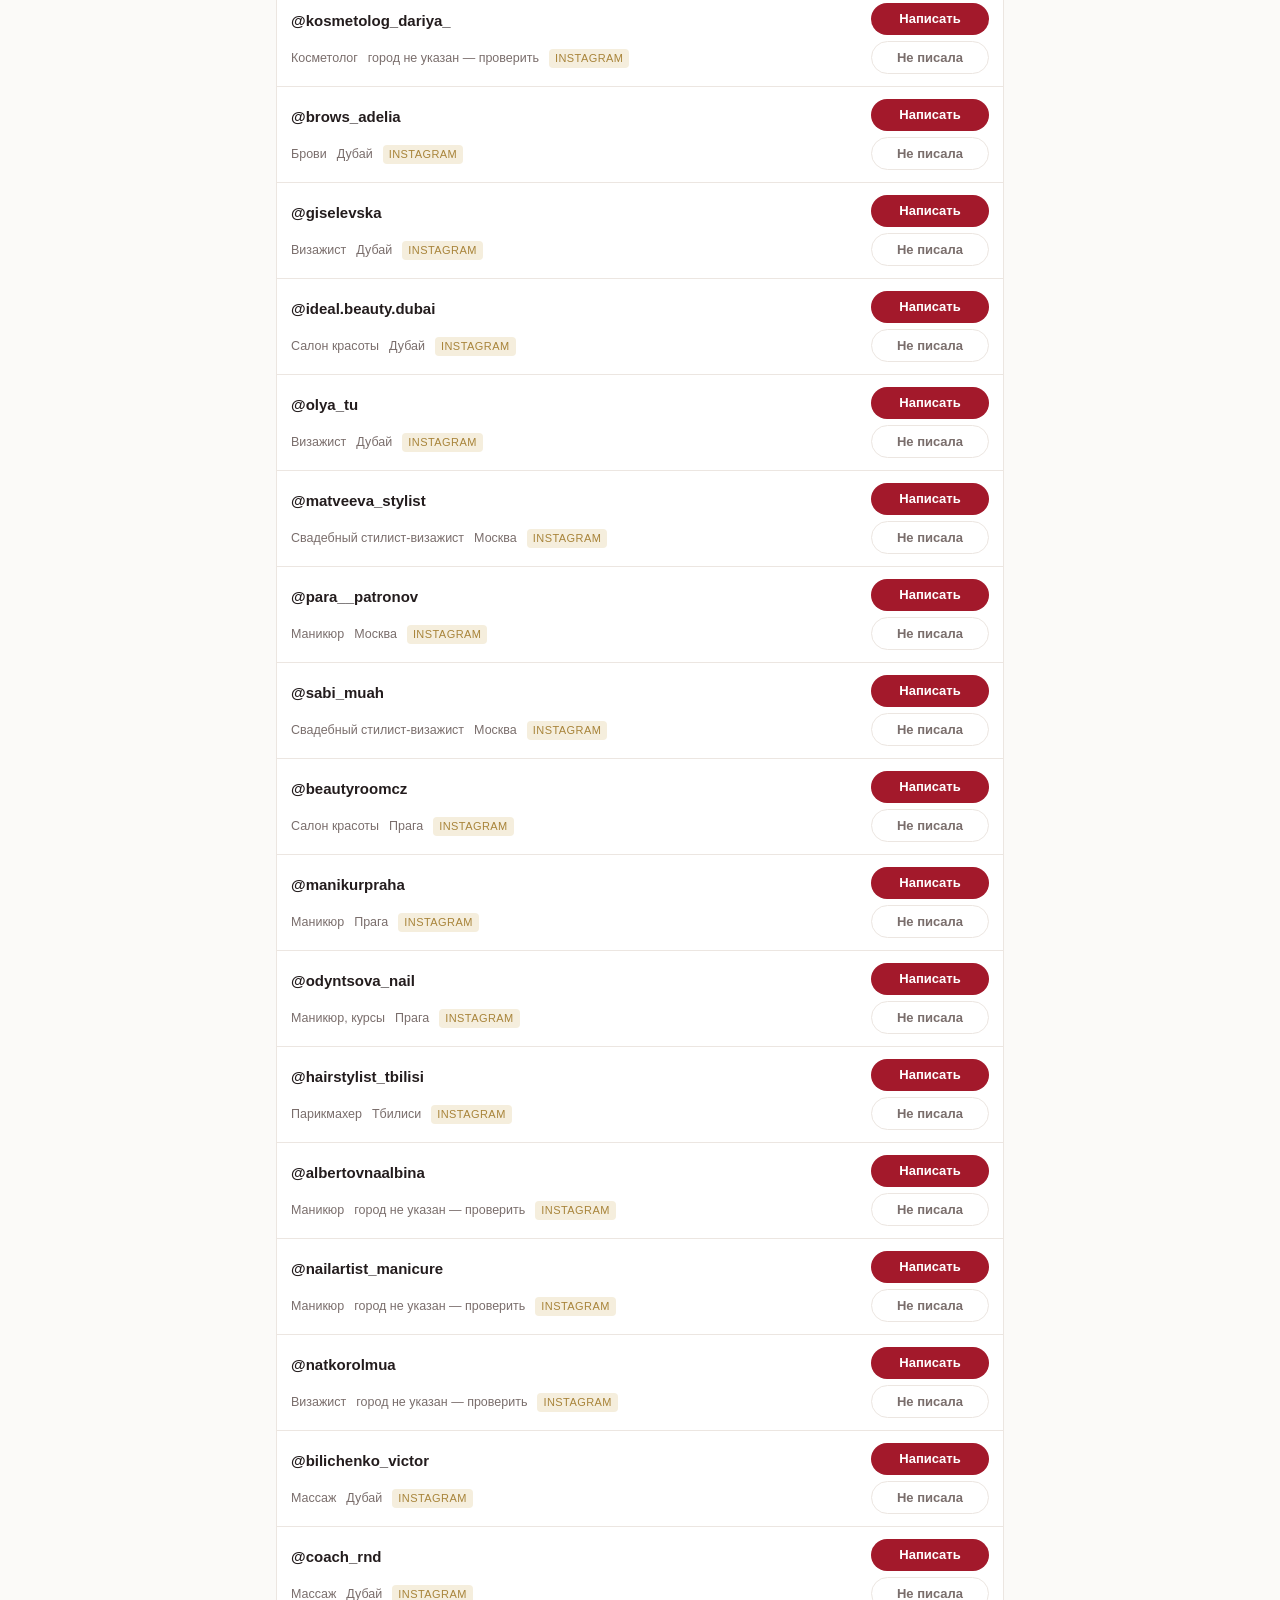
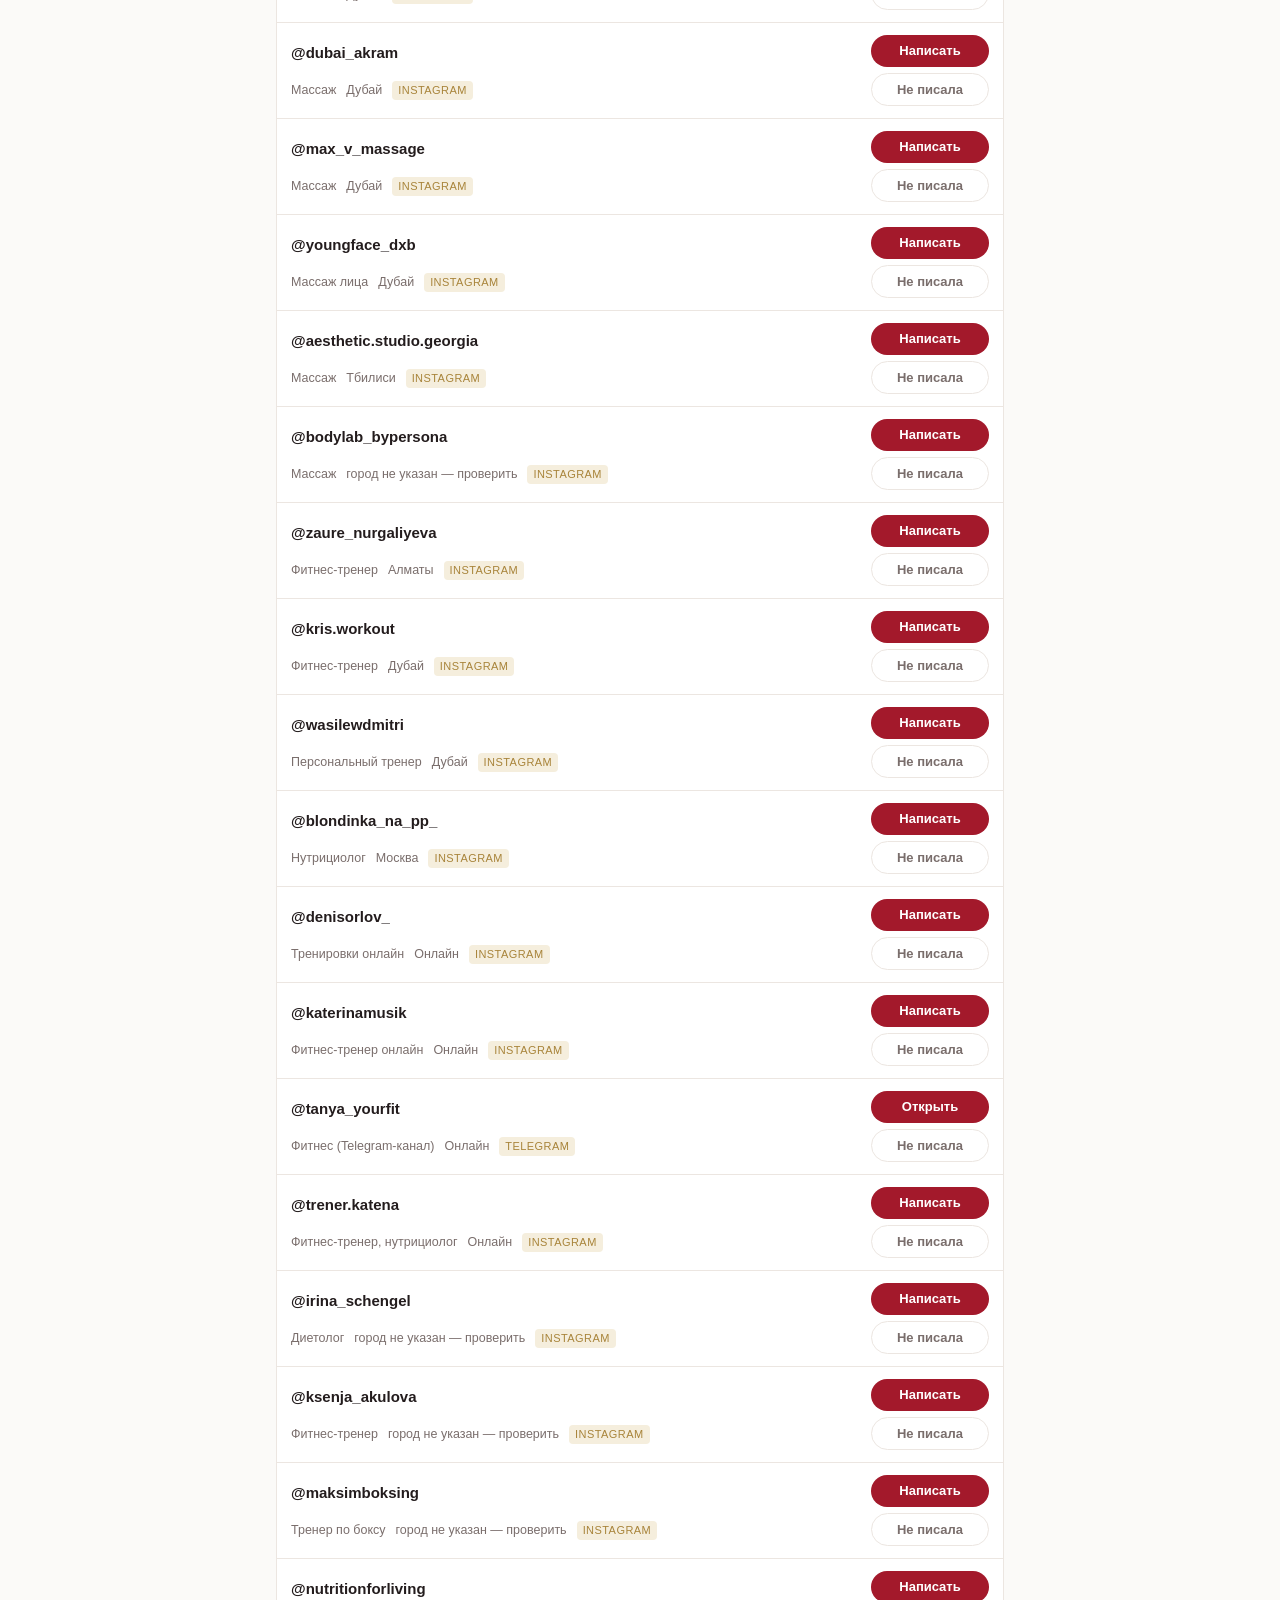
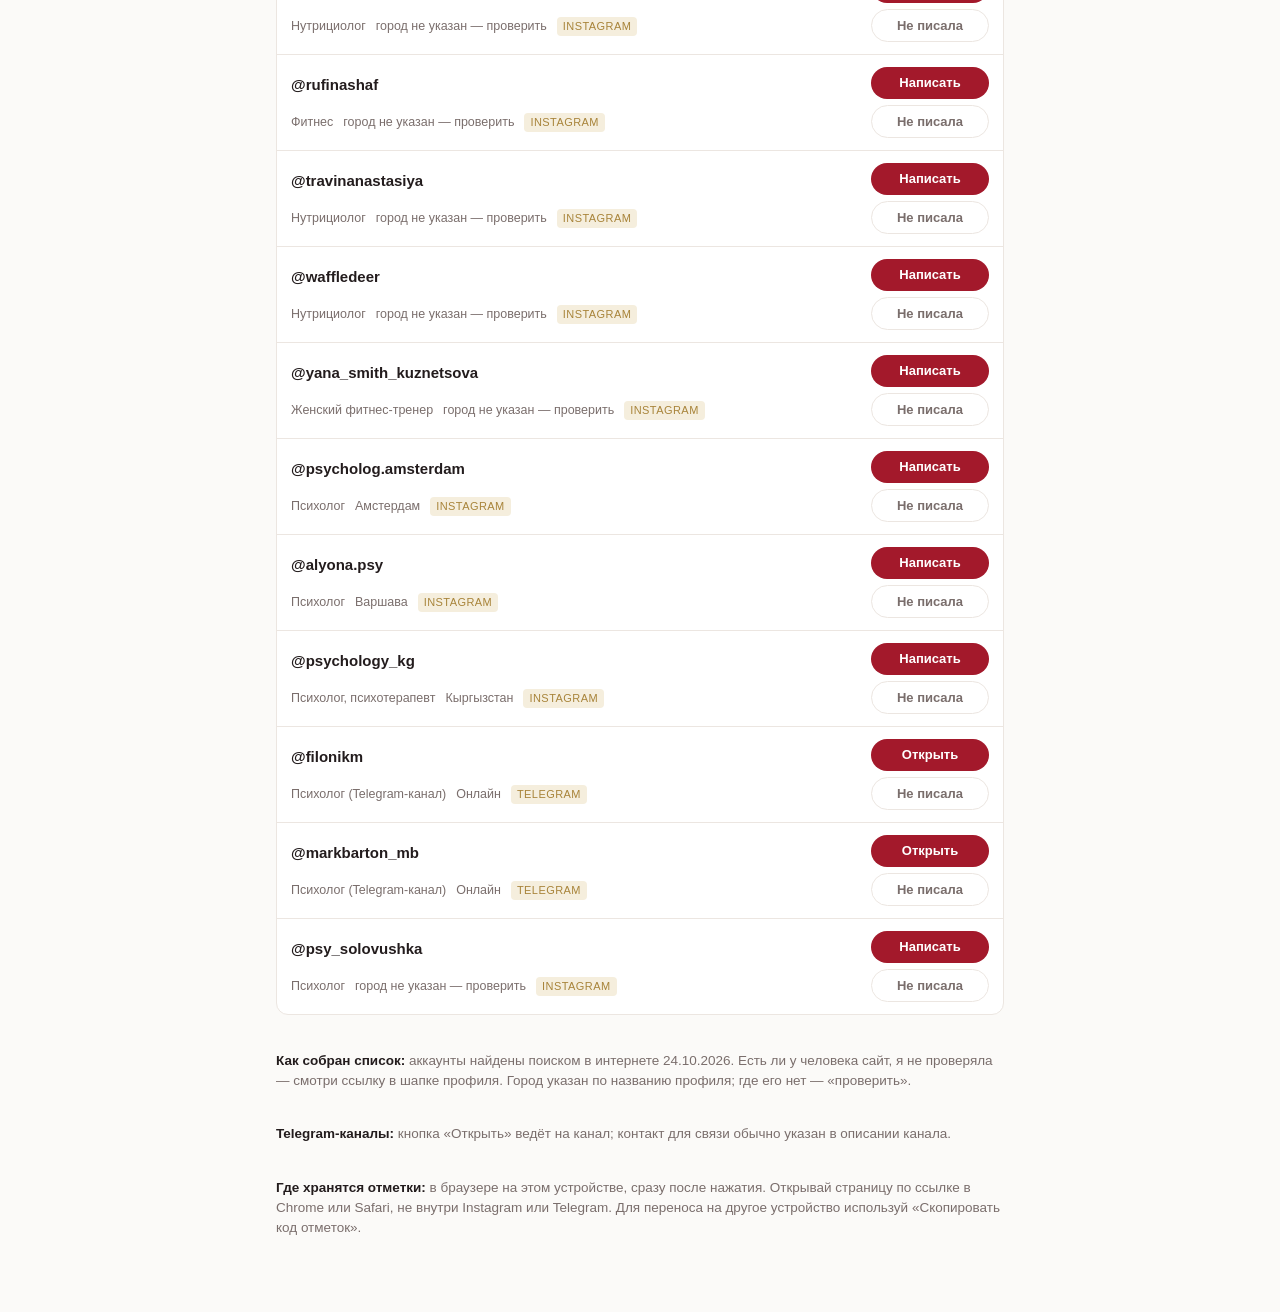
==== commit fe48f3ba: "Обновлён текст: лендинг бесплатно, остальные сайты со скидкой 75% Co-Authored-By: Claude Opus 5.5 <n" ====
--- a/clients/index.html
+++ b/clients/index.html
@@ -115,13 +115,14 @@
   </section>
   <section class="msg" style="background:var(--gold-soft);border-radius:12px;padding:14px 16px">
     <b>Текст первого сообщения</b>
-    <pre id="msgText">Здравствуйте! Меня зовут Амалия, я веб-разработчик и дизайнер. Хочу предложить вам сделать сайт бесплатно, сейчас объясню почему 🙂
-
-Я сделала уже много сайтов. Но большинство моих заказчиков предпочитали классический, сдержанный дизайн, и в портфолио мне не хватает работ, где я могла бы показать современный, стильный и красивый дизайн. Поэтому сейчас я ищу несколько человек, кому сделаю такой сайт бесплатно, для своего портфолио.
+    <pre id="msgText">Здравствуйте! Меня зовут Амалия, я веб-разработчик и дизайнер. Хочу предложить вам сайт на очень выгодных условиях, сейчас объясню почему 🙂
+
+Я сделала уже много сайтов. Но большинство моих заказчиков предпочитали классический, сдержанный дизайн, и в портфолио мне не хватает работ, где я могла бы показать современный, стильный и красивый дизайн. Поэтому сейчас я ищу несколько человек для своего портфолио:
+— лендинг (одностраничный сайт) сделаю полностью бесплатно;
+— многостраничный сайт или любой другой — со скидкой 75%.
 
 Что вы получите:
-— лендинг или многостраничный сайт под ваши услуги;
-— пишу кодом, могу сделать сайт любой сложности: запись, цены, отзывы, анимации, удобная версия для телефона;
+— сайт под ваши услуги, пишу кодом, могу сделать сайт любой сложности: запись, цены, отзывы, анимации, удобная версия для телефона;
 — правки, пока результат вам не понравится;
 — размещение сайта в интернете бесплатно. Если захотите свой домен (адрес вида vashe-imya.ru), его оплачиваете только вы, и это по желанию.
 
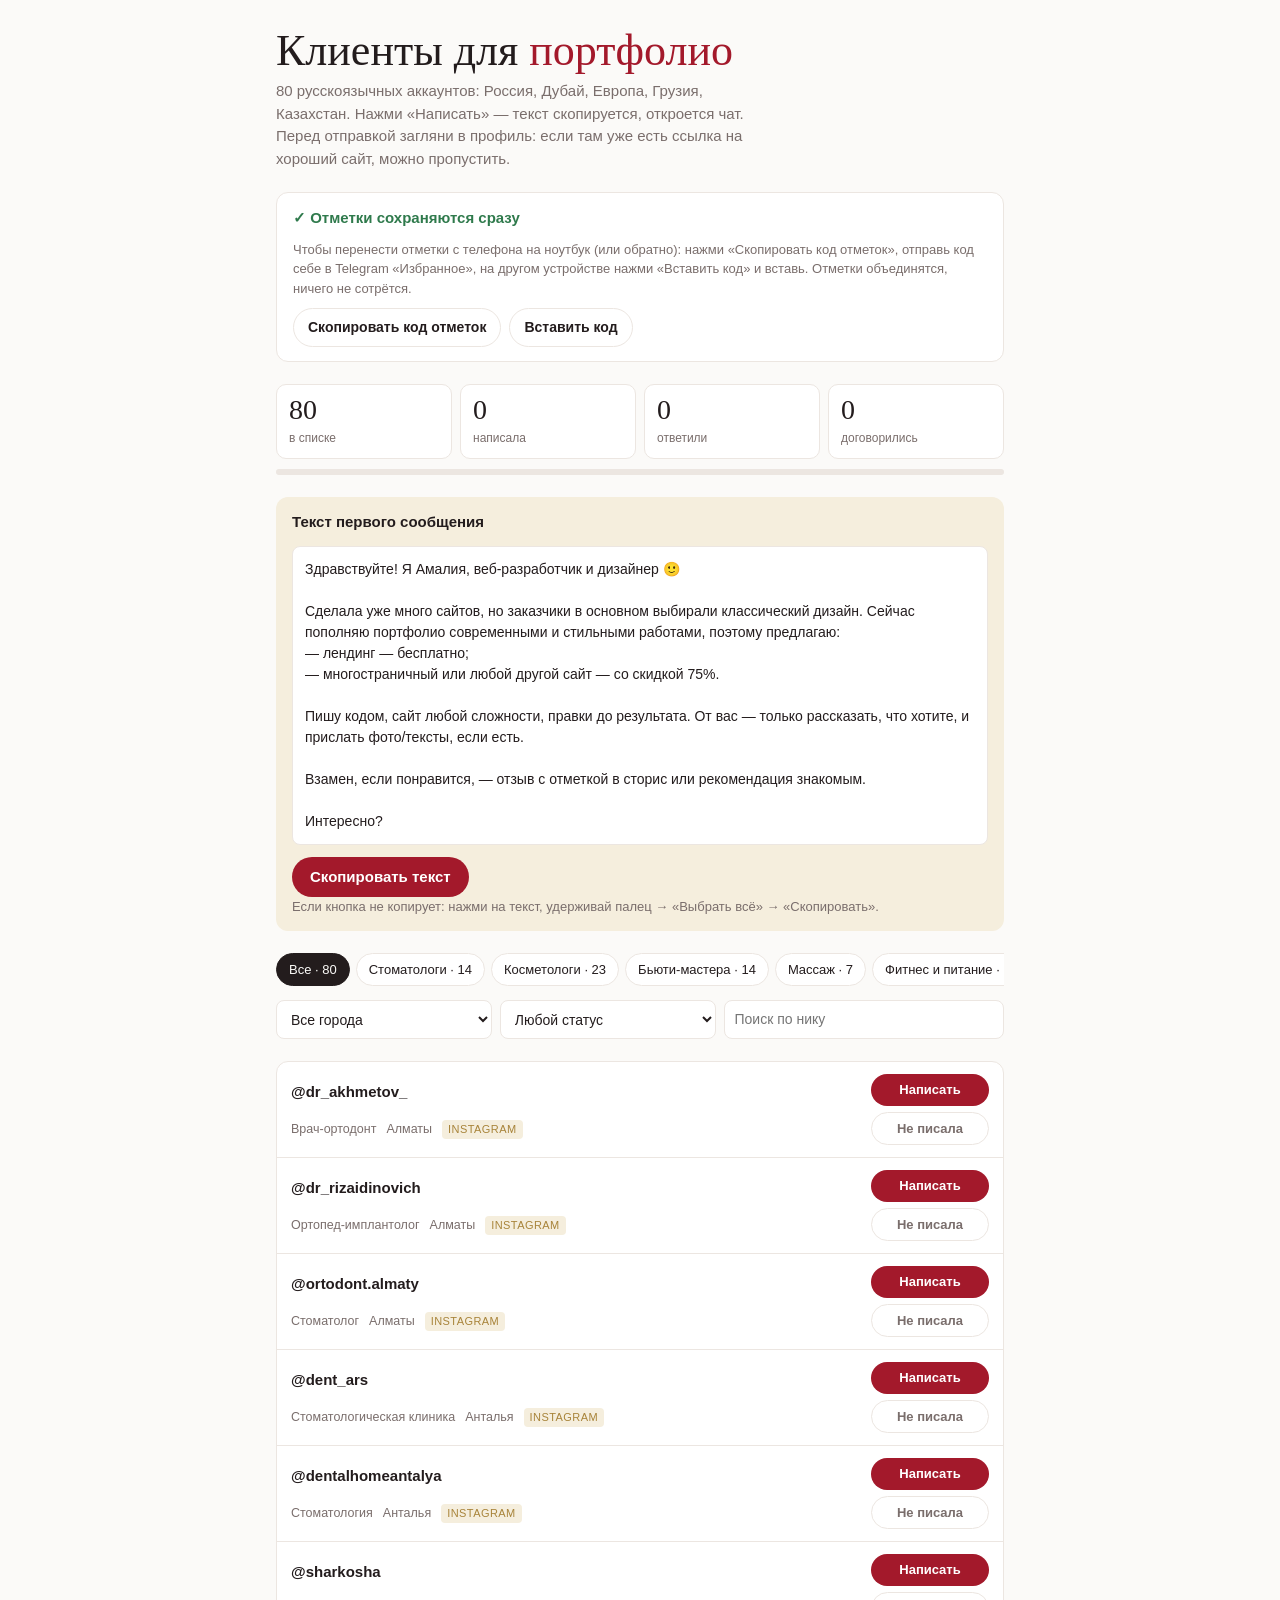
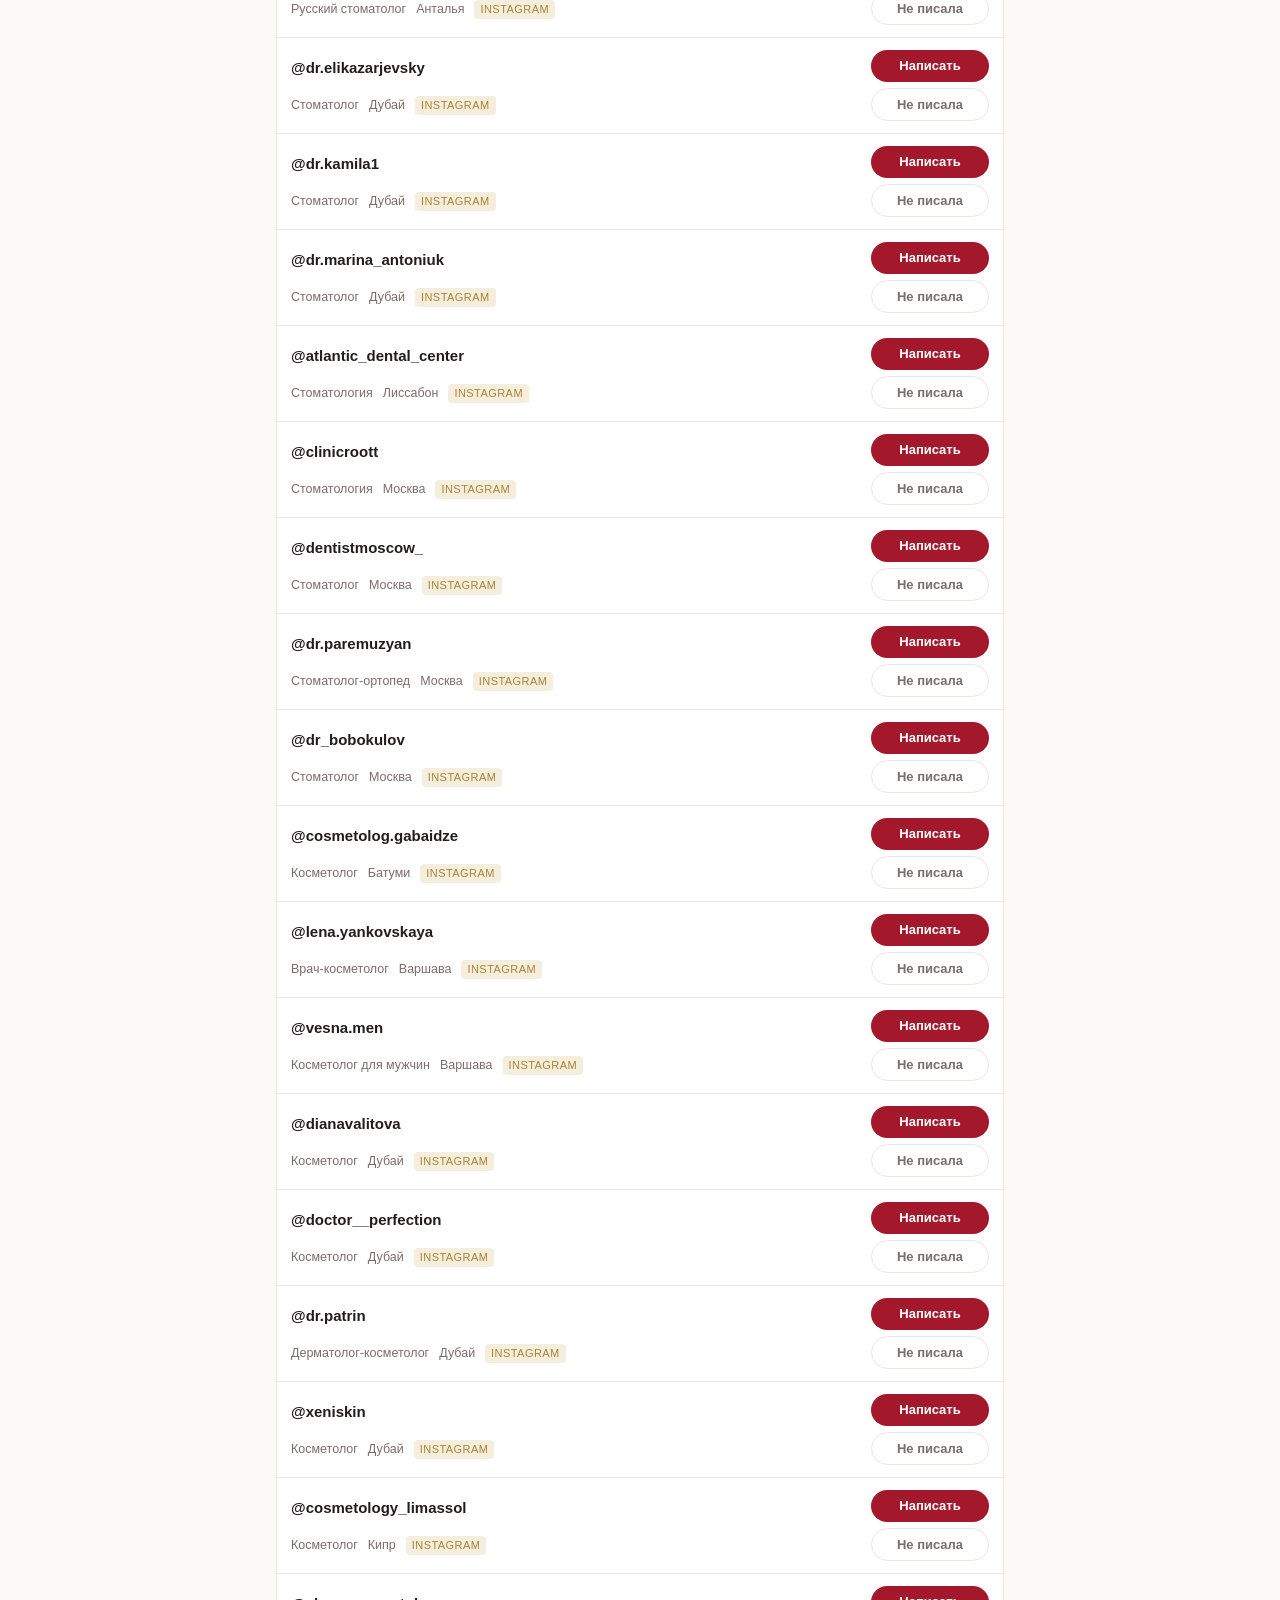
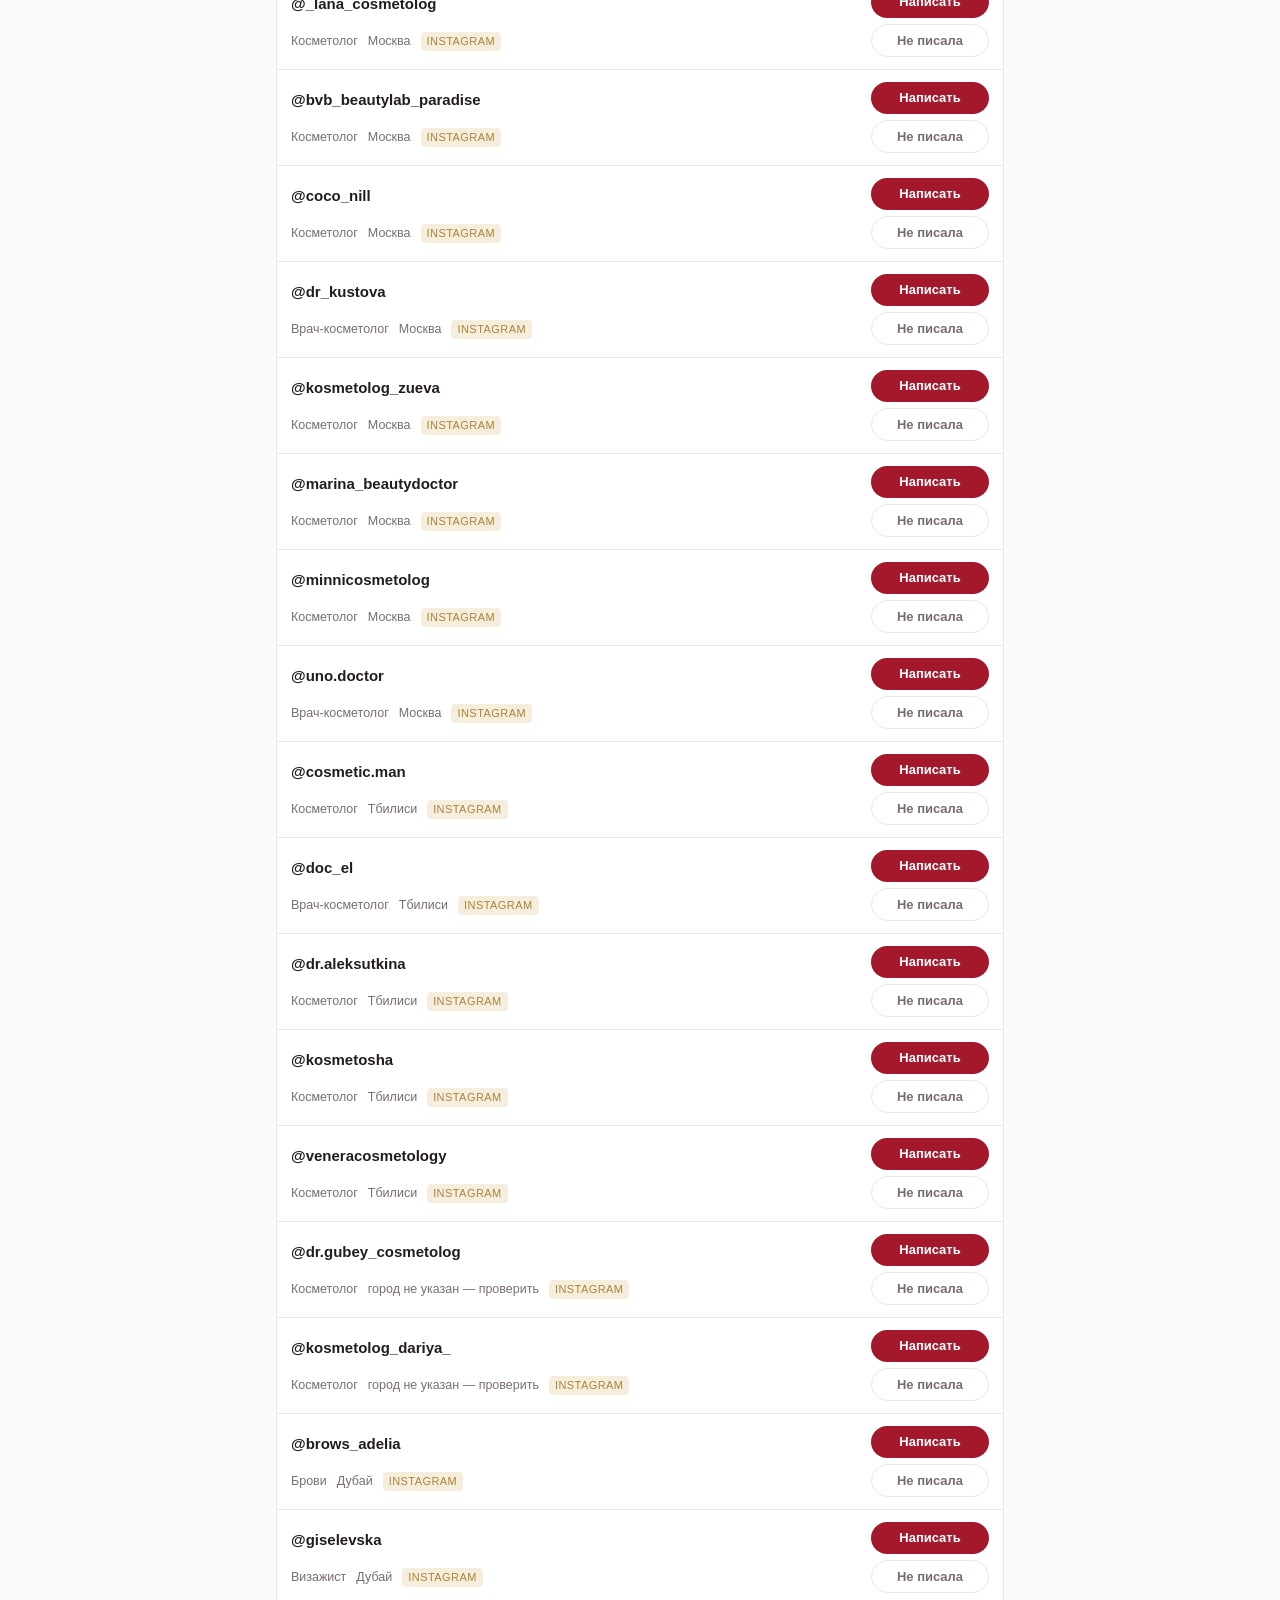
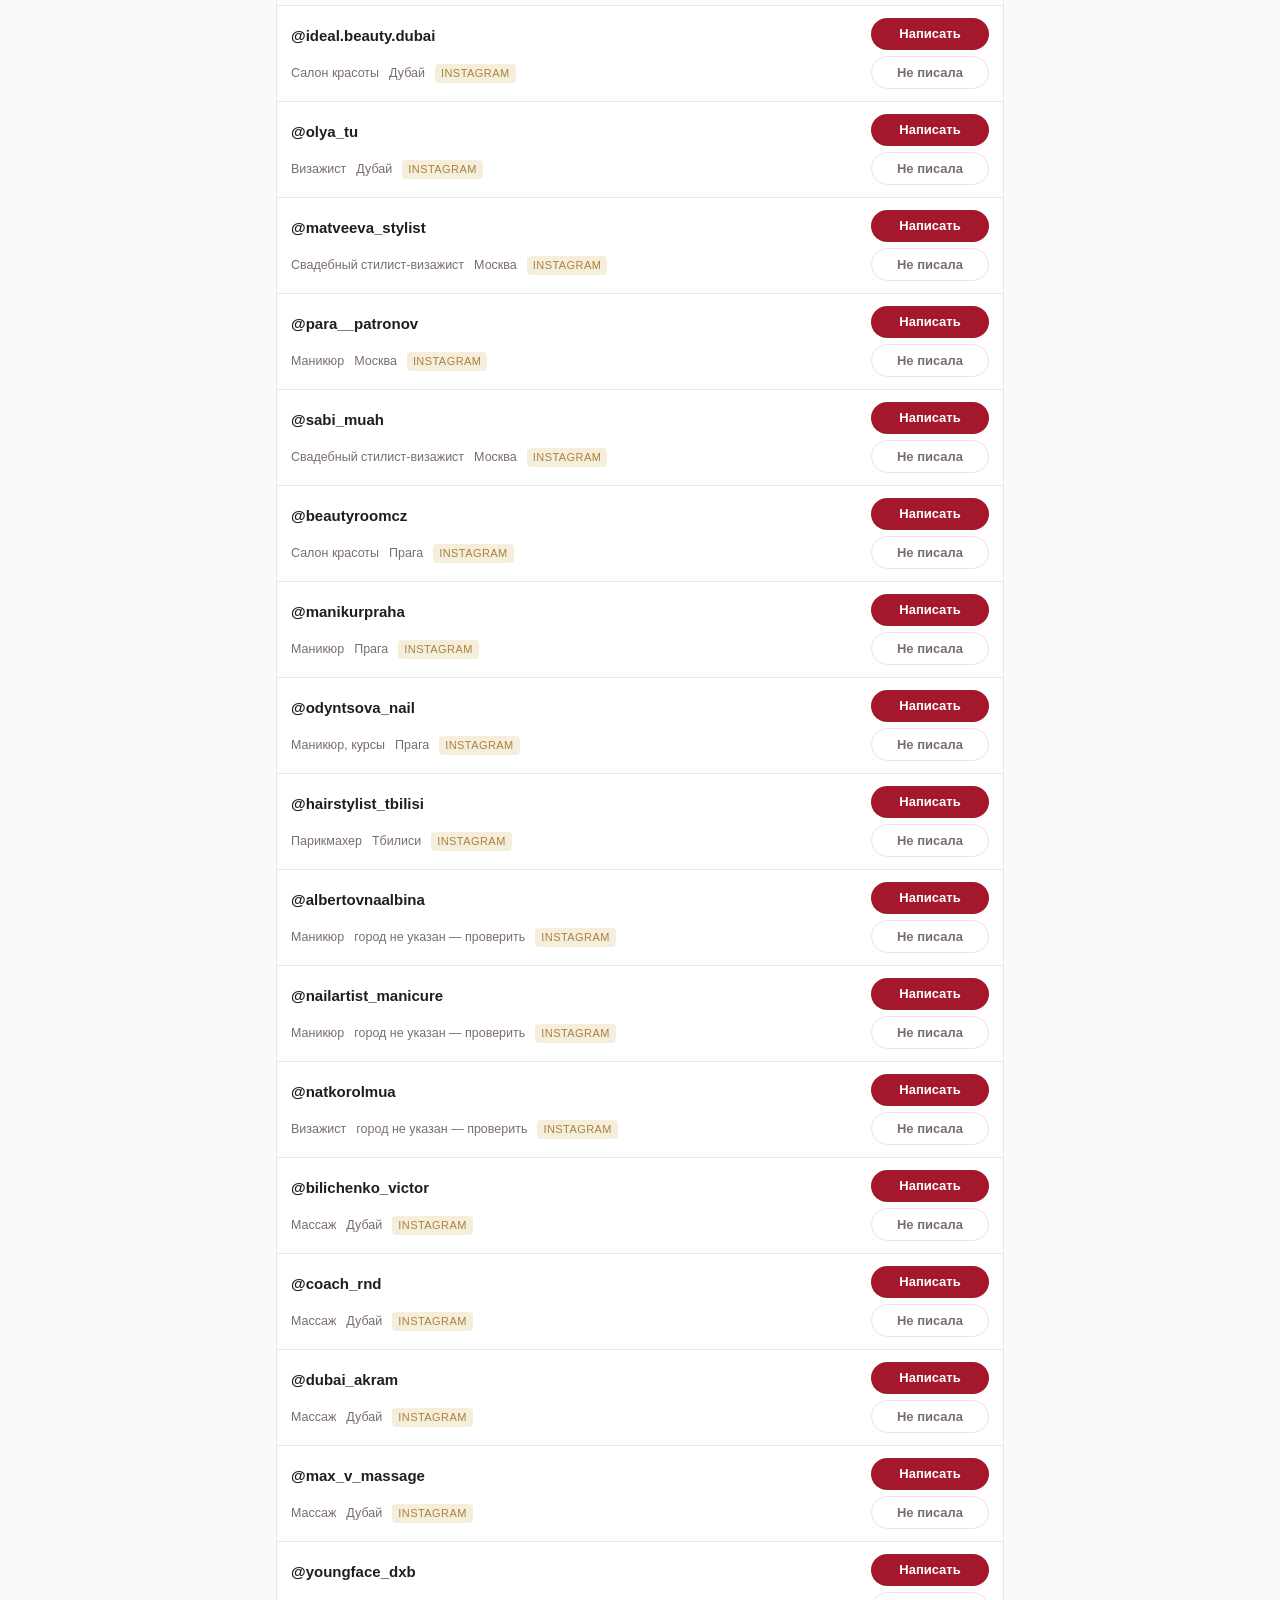
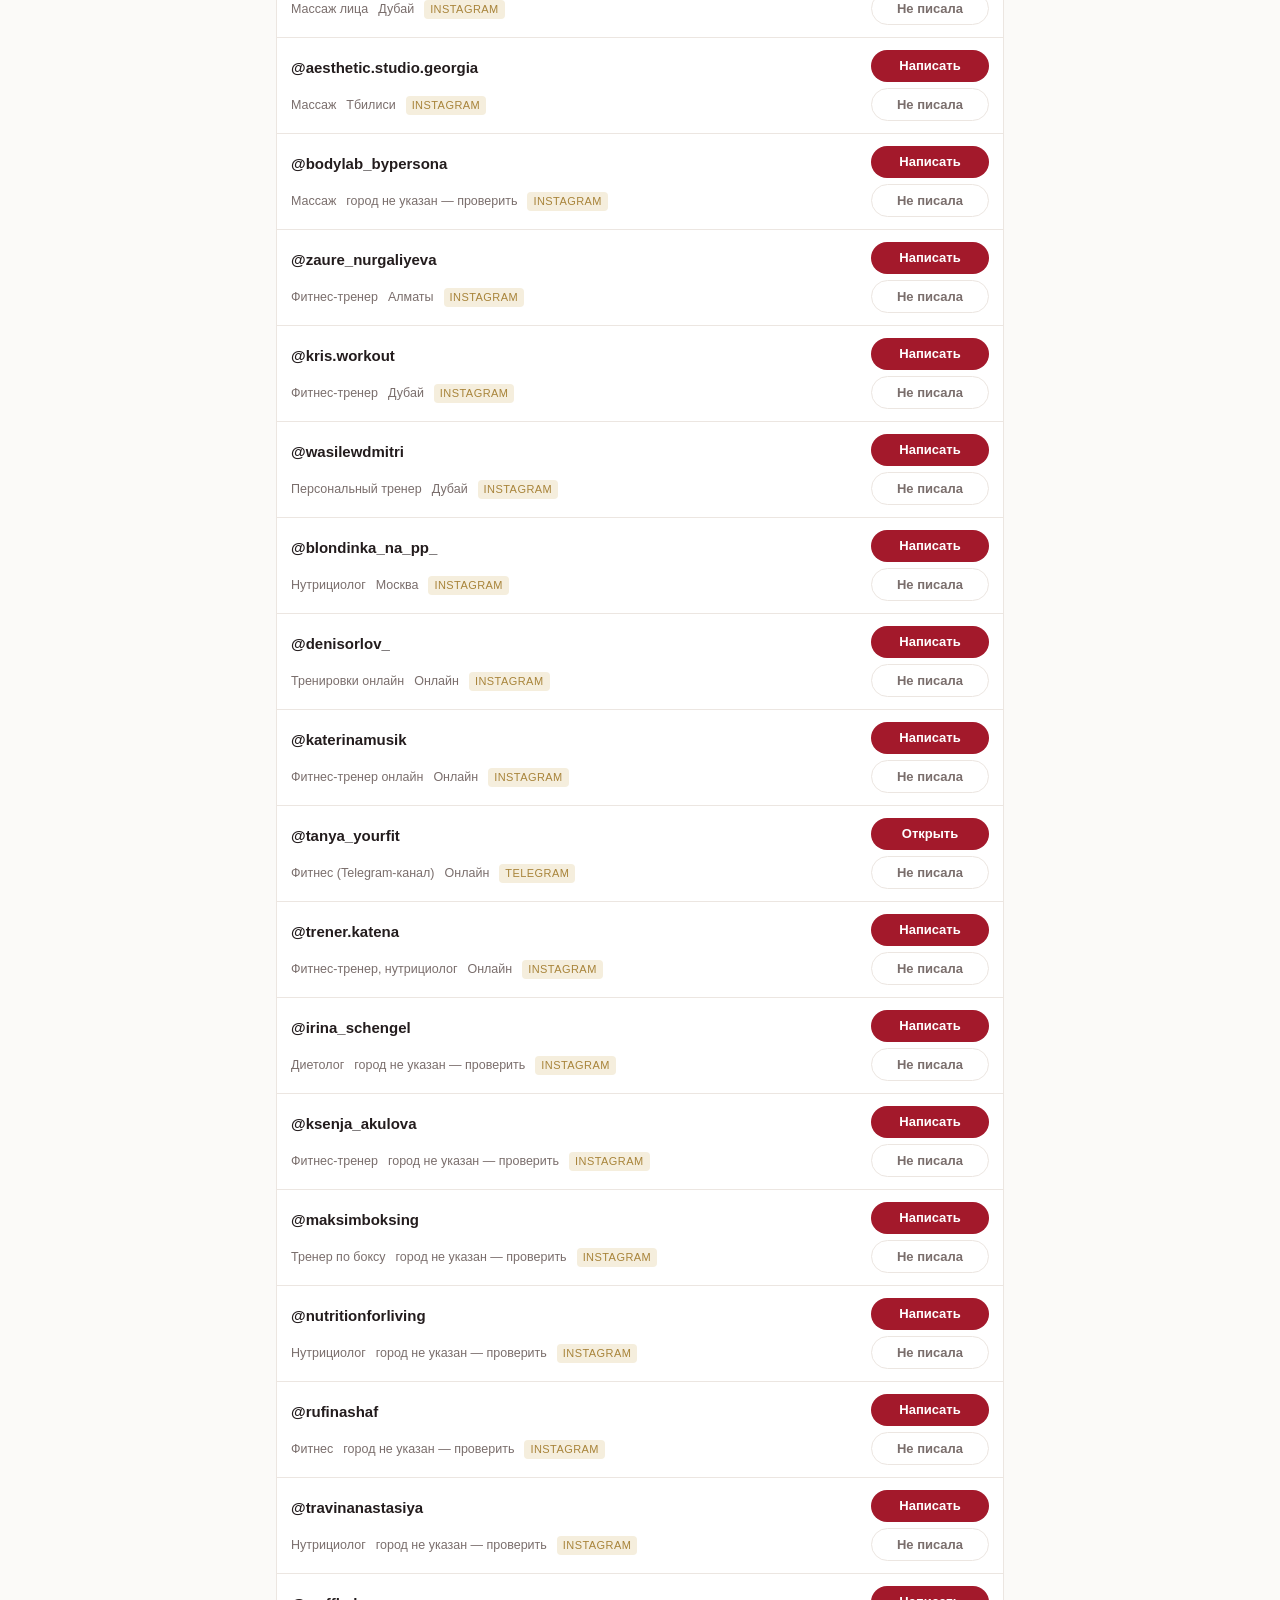
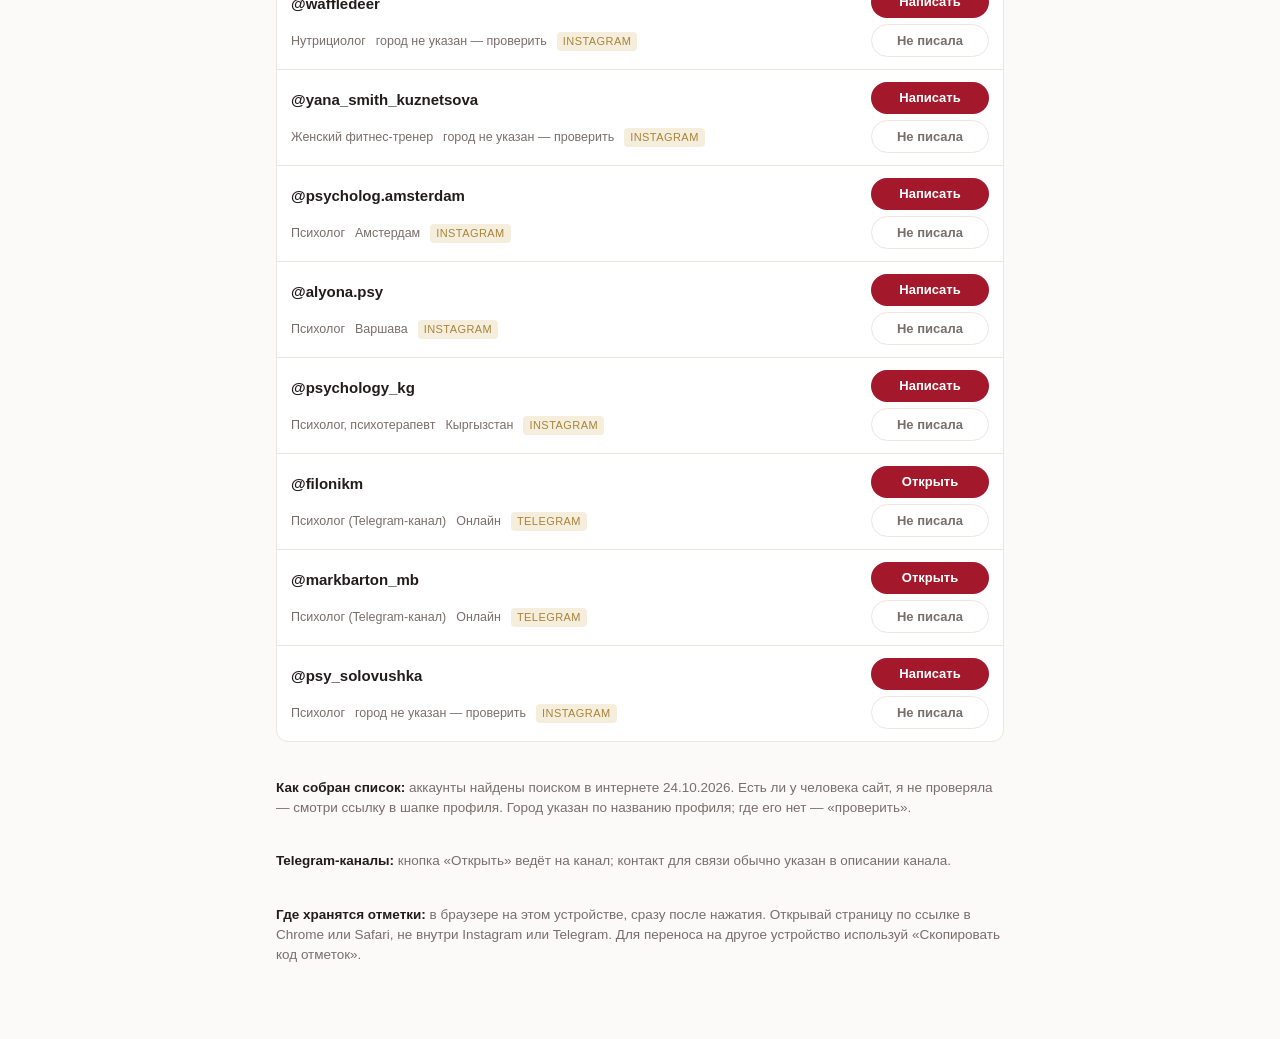
==== commit 13178fa3: "Сокращён текст сообщения Co-Authored-By: Claude Opus 5.5 <noreply@anthropic.com> Claude-Session: htt" ====
--- a/clients/index.html
+++ b/clients/index.html
@@ -115,26 +115,17 @@
   </section>
   <section class="msg" style="background:var(--gold-soft);border-radius:12px;padding:14px 16px">
     <b>Текст первого сообщения</b>
-    <pre id="msgText">Здравствуйте! Меня зовут Амалия, я веб-разработчик и дизайнер. Хочу предложить вам сайт на очень выгодных условиях, сейчас объясню почему 🙂
+    <pre id="msgText">Здравствуйте! Я Амалия, веб-разработчик и дизайнер 🙂
 
-Я сделала уже много сайтов. Но большинство моих заказчиков предпочитали классический, сдержанный дизайн, и в портфолио мне не хватает работ, где я могла бы показать современный, стильный и красивый дизайн. Поэтому сейчас я ищу несколько человек для своего портфолио:
-— лендинг (одностраничный сайт) сделаю полностью бесплатно;
-— многостраничный сайт или любой другой — со скидкой 75%.
+Сделала уже много сайтов, но заказчики в основном выбирали классический дизайн. Сейчас пополняю портфолио современными и стильными работами, поэтому предлагаю:
+— лендинг — бесплатно;
+— многостраничный или любой другой сайт — со скидкой 75%.
 
-Что вы получите:
-— сайт под ваши услуги, пишу кодом, могу сделать сайт любой сложности: запись, цены, отзывы, анимации, удобная версия для телефона;
-— правки, пока результат вам не понравится;
-— размещение сайта в интернете бесплатно. Если захотите свой домен (адрес вида vashe-imya.ru), его оплачиваете только вы, и это по желанию.
+Пишу кодом, сайт любой сложности, правки до результата. От вас — только рассказать, что хотите, и прислать фото/тексты, если есть.
 
-От вас нужно только рассказать, какой сайт вы хотите (можно голосовым), и прислать фото и тексты, если они есть. Всё остальное сделаю сама.
+Взамен, если понравится, — отзыв с отметкой в сторис или рекомендация знакомым.
 
-Взамен, если сайт вам понравится, прошу:
-— разрешить показать его в моём портфолио;
-— оставить короткий отзыв с отметкой меня в сторис или просто порекомендовать меня знакомым.
-
-Это ни к чему не обязывает: если результат не понравится, просто откажетесь.
-
-Будет интересно?</pre>
+Интересно?</pre>
     <button class="btn" id="copyBtn" type="button">Скопировать текст</button>
     <p class="hint">Если кнопка не копирует: нажми на текст, удерживай палец → «Выбрать всё» → «Скопировать».</p>
   </section>
